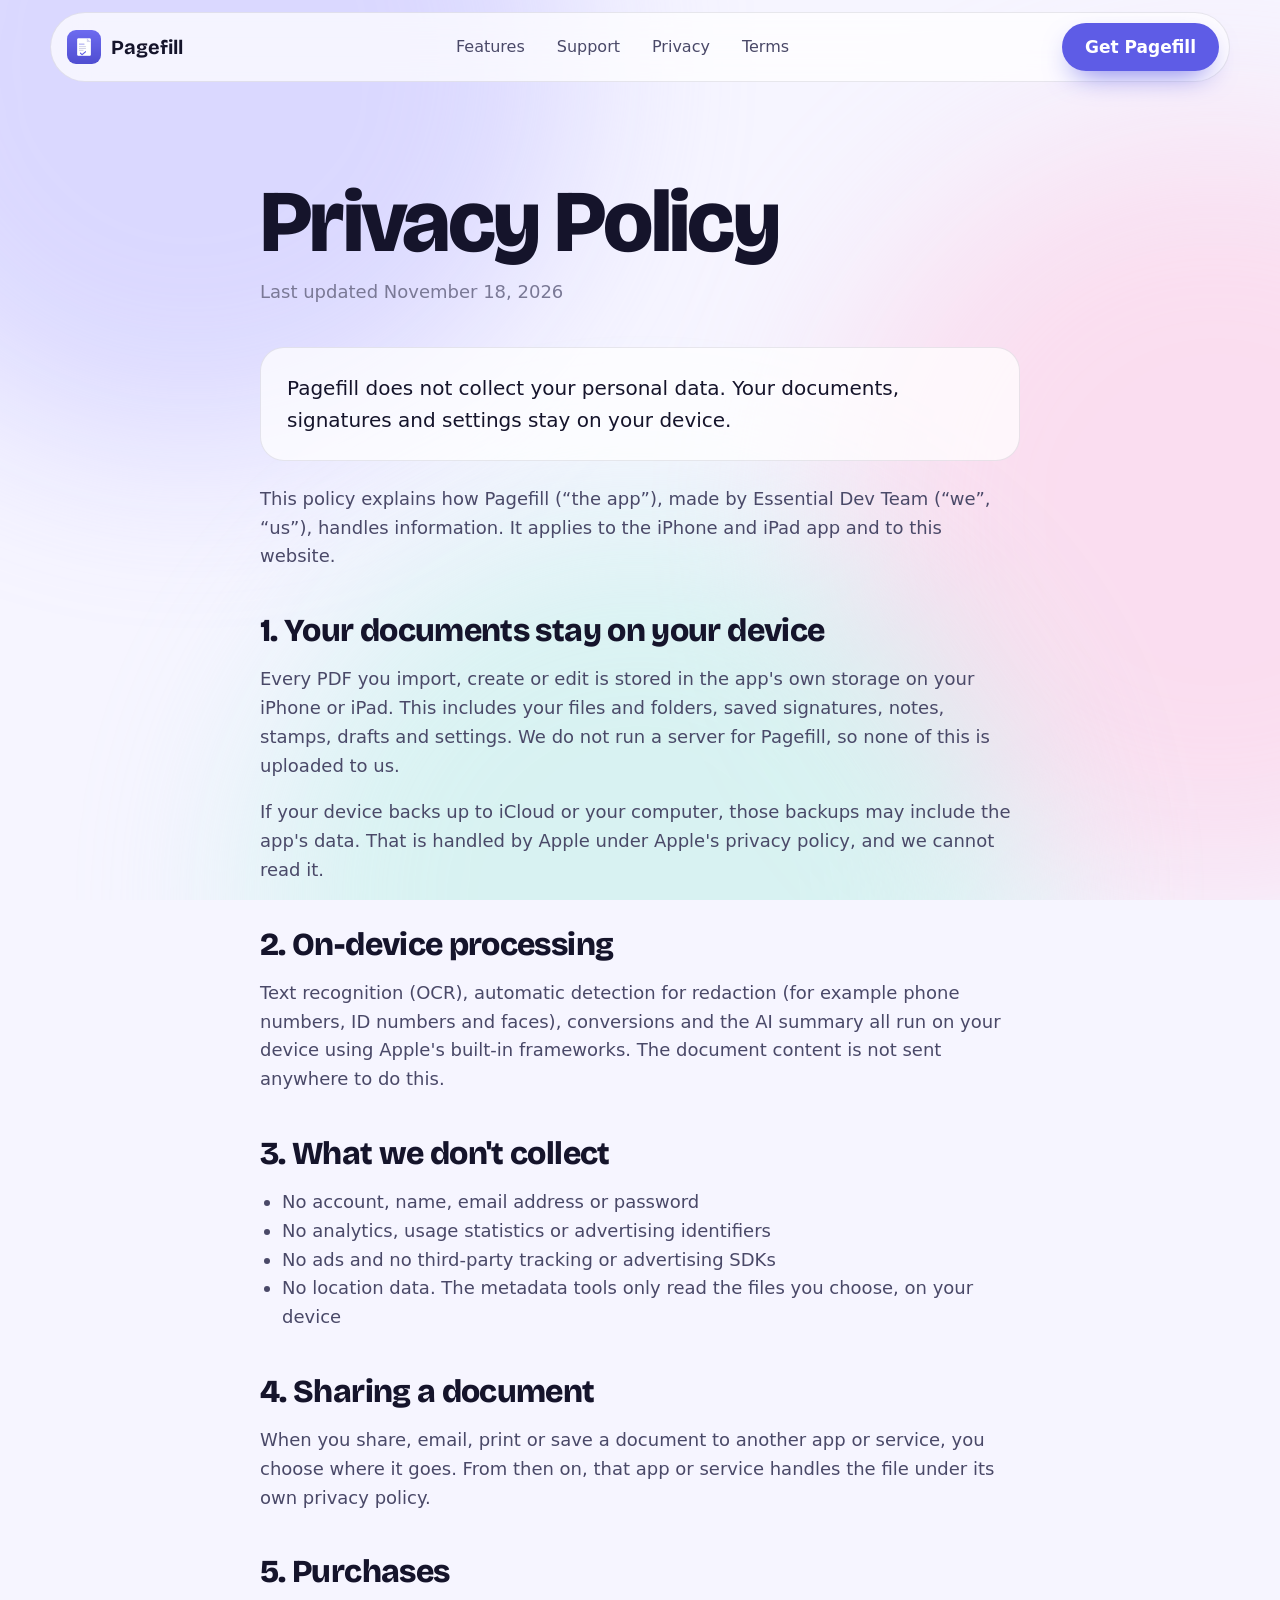
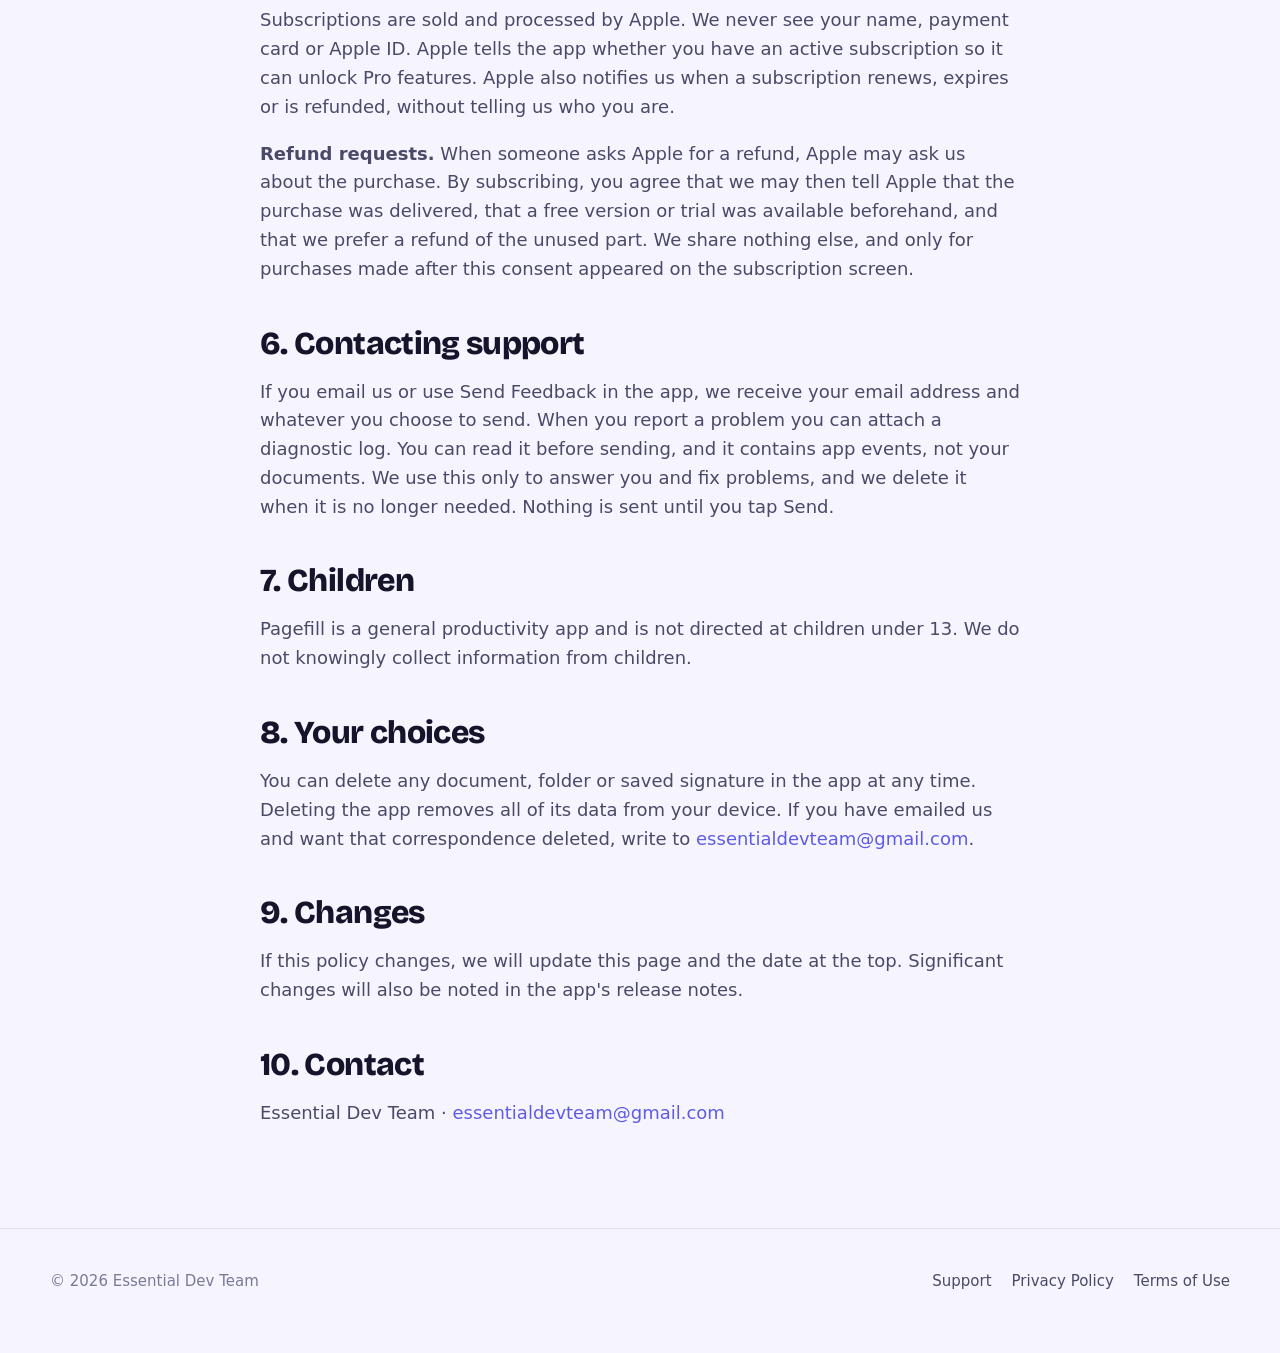
==== privacy.html @ 21ad703c "Pagefill website: landing page, privacy, terms, support Co-Authored-By: Claude Opus 5.5 <noreply@ant" ====
<!doctype html>
<html lang="en">
<head>
<meta charset="utf-8">
<meta name="viewport" content="width=device-width, initial-scale=1, viewport-fit=cover">
<title>Privacy Policy · Pagefill</title>
<meta name="description" content="How Pagefill handles your information. Your documents stay on your device.">
<link rel="icon" href="assets/favicon.png">
<link rel="apple-touch-icon" href="assets/apple-touch-icon.png">
<link rel="preconnect" href="https://fonts.googleapis.com">
<link rel="preconnect" href="https://fonts.gstatic.com" crossorigin>
<link href="https://fonts.googleapis.com/css2?family=Bricolage+Grotesque:opsz,wght@12..96,600;12..96,700;12..96,800&display=swap" rel="stylesheet">
<link rel="stylesheet" href="styles.css">
</head>
<body>
<a class="skip" href="#main">Skip to content</a>
<div class="aurora" aria-hidden="true"><span></span><span></span><span></span></div>
<header class="nav" id="nav">
  <a class="brand" href="./"><img src="assets/icon.png" alt="" width="34" height="34">Pagefill</a>
  <nav class="nav-links" aria-label="Main">
    <a href="./#features">Features</a>
    <a href="support.html">Support</a>
    <a href="privacy.html">Privacy</a>
    <a href="terms.html">Terms</a>
  </nav>
  <a class="btn btn-primary" href="./#get">Get Pagefill</a>
</header>
<main id="main" class="wrap doc">
<h1>Privacy Policy</h1>
<p class="updated">Last updated November 18, 2026</p>
<div class="card"><p>Pagefill does not collect your personal data. Your documents, signatures and settings stay on your device.</p></div>
<p>This policy explains how Pagefill (“the app”), made by Essential Dev Team (“we”, “us”), handles information. It applies to the iPhone and iPad app and to this website.</p>

<h2>1. Your documents stay on your device</h2>
<p>Every PDF you import, create or edit is stored in the app's own storage on your iPhone or iPad. This includes your files and folders, saved signatures, notes, stamps, drafts and settings. We do not run a server for Pagefill, so none of this is uploaded to us.</p>
<p>If your device backs up to iCloud or your computer, those backups may include the app's data. That is handled by Apple under Apple's privacy policy, and we cannot read it.</p>

<h2>2. On-device processing</h2>
<p>Text recognition (OCR), automatic detection for redaction (for example phone numbers, ID numbers and faces), conversions and the AI summary all run on your device using Apple's built-in frameworks. The document content is not sent anywhere to do this.</p>

<h2>3. What we don't collect</h2>
<ul>
  <li>No account, name, email address or password</li>
  <li>No analytics, usage statistics or advertising identifiers</li>
  <li>No ads and no third-party tracking or advertising SDKs</li>
  <li>No location data. The metadata tools only read the files you choose, on your device</li>
</ul>

<h2>4. Sharing a document</h2>
<p>When you share, email, print or save a document to another app or service, you choose where it goes. From then on, that app or service handles the file under its own privacy policy.</p>

<h2>5. Purchases</h2>
<p>Subscriptions are sold and processed by Apple. We never see your name, payment card or Apple ID. Apple tells the app whether you have an active subscription so it can unlock Pro features. Apple also notifies us when a subscription renews, expires or is refunded, without telling us who you are.</p>
<p><strong>Refund requests.</strong> When someone asks Apple for a refund, Apple may ask us about the purchase. By subscribing, you agree that we may then tell Apple that the purchase was delivered, that a free version or trial was available beforehand, and that we prefer a refund of the unused part. We share nothing else, and only for purchases made after this consent appeared on the subscription screen.</p>

<h2>6. Contacting support</h2>
<p>If you email us or use Send Feedback in the app, we receive your email address and whatever you choose to send. When you report a problem you can attach a diagnostic log. You can read it before sending, and it contains app events, not your documents. We use this only to answer you and fix problems, and we delete it when it is no longer needed. Nothing is sent until you tap Send.</p>

<h2>7. Children</h2>
<p>Pagefill is a general productivity app and is not directed at children under 13. We do not knowingly collect information from children.</p>

<h2>8. Your choices</h2>
<p>You can delete any document, folder or saved signature in the app at any time. Deleting the app removes all of its data from your device. If you have emailed us and want that correspondence deleted, write to <a href="mailto:essentialdevteam@gmail.com">essentialdevteam@gmail.com</a>.</p>

<h2>9. Changes</h2>
<p>If this policy changes, we will update this page and the date at the top. Significant changes will also be noted in the app's release notes.</p>

<h2>10. Contact</h2>
<p>Essential Dev Team · <a href="mailto:essentialdevteam@gmail.com">essentialdevteam@gmail.com</a></p>
</main>
<footer>
  <div class="wrap foot">
    <span>© <span id="year">2026</span> Essential Dev Team</span>
    <nav aria-label="Legal">
      <a href="support.html">Support</a>
      <a href="privacy.html">Privacy Policy</a>
      <a href="terms.html">Terms of Use</a>
    </nav>
  </div>
</footer>
<script src="script.js" defer></script>
</body>
</html>
---- styles.css ----
/* Pagefill — site styles. Tokens first, light + dark. */
:root {
  --bg: #f6f5ff;
  --bg-2: #ffffff;
  --ink: #15142b;
  --ink-2: #4a4968;
  --ink-3: #7a7996;
  --line: rgba(21, 20, 43, .09);
  --card: rgba(255, 255, 255, .72);
  --card-solid: #ffffff;
  --accent: #5e5ce6;
  --accent-ink: #ffffff;
  --accent-soft: #e9e8ff;
  --pink: #ff7eb6;
  --mint: #4fd1b5;
  --amber: #ffb547;
  --coral: #ff6b5b;
  --shadow: 0 30px 80px -30px rgba(52, 46, 140, .35), 0 8px 24px -12px rgba(52, 46, 140, .18);
  --radius: 28px;
  --wrap: 1180px;
  --display: "Bricolage Grotesque", ui-rounded, "SF Pro Rounded", system-ui, sans-serif;
  --body: -apple-system, BlinkMacSystemFont, "SF Pro Text", "Inter", system-ui, sans-serif;
  color-scheme: light;
}
@media (prefers-color-scheme: dark) {
  :root {
    --bg: #0f0e1c;
    --bg-2: #17162a;
    --ink: #f4f3ff;
    --ink-2: #c3c2e0;
    --ink-3: #8f8eb0;
    --line: rgba(255, 255, 255, .09);
    --card: rgba(32, 30, 58, .66);
    --card-solid: #1d1c33;
    --accent: #8583ff;
    --accent-ink: #0f0e1c;
    --accent-soft: #26244d;
    --shadow: 0 30px 80px -30px rgba(0, 0, 0, .7), 0 8px 24px -12px rgba(0, 0, 0, .5);
    color-scheme: dark;
  }
}

* { box-sizing: border-box; }
html { scroll-behavior: smooth; -webkit-text-size-adjust: 100%; }
body {
  margin: 0;
  background: var(--bg);
  color: var(--ink);
  font: 400 18px/1.6 var(--body);
  overflow-x: hidden;
  -webkit-font-smoothing: antialiased;
}
img { max-width: 100%; display: block; }
a { color: var(--accent); text-decoration: none; }
a:hover { text-decoration: underline; text-underline-offset: 3px; }
.wrap { width: min(var(--wrap), 100% - 32px); margin-inline: auto; }
.skip { position: absolute; left: -999px; }
.skip:focus { left: 16px; top: 16px; z-index: 99; background: var(--card-solid); padding: 8px 14px; border-radius: 12px; }
:focus-visible { outline: 3px solid var(--accent); outline-offset: 3px; border-radius: 8px; }

/* Ambient background blobs */
.aurora { position: fixed; inset: 0; z-index: -1; pointer-events: none; overflow: hidden; }
.aurora span {
  position: absolute; width: 60vmax; height: 60vmax; border-radius: 50%;
  filter: blur(90px); opacity: .45; animation: drift 26s ease-in-out infinite alternate;
}
.aurora span:nth-child(1) { background: #b9b6ff; top: -25vmax; left: -15vmax; }
.aurora span:nth-child(2) { background: #ffc2dd; top: 10vmax; right: -25vmax; animation-delay: -8s; }
.aurora span:nth-child(3) { background: #b4f0e2; bottom: -30vmax; left: 20vmax; animation-delay: -16s; }
@media (prefers-color-scheme: dark) { .aurora span { opacity: .18; } }
@keyframes drift { to { transform: translate(6vmax, 4vmax) scale(1.12); } }

/* Nav */
.nav {
  position: sticky; top: 12px; z-index: 50;
  margin: 12px auto 0; width: min(var(--wrap), 100% - 24px);
  display: flex; align-items: center; justify-content: space-between; gap: 12px;
  padding: 10px 10px 10px 16px; border-radius: 999px;
  background: var(--card); border: 1px solid var(--line);
  backdrop-filter: blur(20px) saturate(1.6); -webkit-backdrop-filter: blur(20px) saturate(1.6);
  transition: box-shadow .3s;
}
.nav.scrolled { box-shadow: var(--shadow); }
.brand { display: flex; align-items: center; gap: 10px; color: var(--ink); font: 700 20px/1 var(--display); }
.brand:hover { text-decoration: none; }
.brand img { width: 34px; height: 34px; border-radius: 9px; }
.nav-links { display: flex; gap: 4px; }
.nav-links a { color: var(--ink-2); font-weight: 500; font-size: 16px; padding: 10px 14px; border-radius: 999px; }
.nav-links a:hover { background: var(--accent-soft); color: var(--ink); text-decoration: none; }
@media (max-width: 760px) { .nav-links { display: none; } }

/* Buttons */
.btn {
  display: inline-flex; align-items: center; justify-content: center; gap: 10px;
  min-height: 48px; padding: 12px 22px; border-radius: 999px;
  font: 600 17px/1 var(--body); border: 1px solid transparent; cursor: pointer;
  transition: transform .2s cubic-bezier(.2,.8,.2,1), box-shadow .2s, background .2s;
}
.btn:hover { text-decoration: none; transform: translateY(-2px); }
.btn:active { transform: scale(.97); }
.btn-primary { background: var(--accent); color: var(--accent-ink); box-shadow: 0 12px 30px -12px var(--accent); }
.btn-ghost { background: var(--card); color: var(--ink); border-color: var(--line); }
.btn svg { width: 20px; height: 20px; }

/* Hero */
.hero { padding: clamp(56px, 10vw, 120px) 0 40px; display: grid; grid-template-columns: 1.1fr .9fr; gap: 40px; align-items: center; }
@media (max-width: 900px) { .hero { grid-template-columns: 1fr; text-align: center; } }
.eyebrow {
  display: inline-flex; align-items: center; gap: 8px; padding: 8px 14px; border-radius: 999px;
  background: var(--card); border: 1px solid var(--line); color: var(--ink-2); font-size: 15px; font-weight: 600;
}
.eyebrow i { width: 8px; height: 8px; border-radius: 50%; background: var(--mint); box-shadow: 0 0 0 4px color-mix(in srgb, var(--mint) 25%, transparent); }
h1, h2, h3 { font-family: var(--display); letter-spacing: -.03em; line-height: 1; margin: 0; }
h1 { font-size: clamp(54px, 9vw, 120px); font-weight: 800; margin: 22px 0 22px; }
h1 .ink { position: relative; display: inline-block; color: var(--accent); }
h2 { font-size: clamp(40px, 6.4vw, 84px); font-weight: 800; }
h3 { font-size: clamp(34px, 4.4vw, 56px); font-weight: 800; letter-spacing: -.03em; line-height: 1.02; }
.lead { font-size: clamp(20px, 2.2vw, 25px); line-height: 1.45; color: var(--ink-2); max-width: 34ch; margin: 0 0 32px; }
@media (max-width: 900px) { .lead { margin-inline: auto; } }
.cta-row { display: flex; gap: 12px; flex-wrap: wrap; }
@media (max-width: 900px) { .cta-row { justify-content: center; } }
.fine { margin-top: 16px; color: var(--ink-3); font-size: 15px; }

/* Signature underline that draws itself */
.sig { position: absolute; left: -2%; bottom: -.18em; width: 104%; height: .4em; overflow: visible; }
.sig path { fill: none; stroke: var(--pink); stroke-width: 7; stroke-linecap: round; stroke-dasharray: 1; stroke-dashoffset: 1; animation: draw 1.4s .6s cubic-bezier(.6,0,.2,1) forwards; }
@keyframes draw { to { stroke-dashoffset: 0; } }

/* Phone */
.phone-stage { position: relative; display: grid; place-items: center; min-height: 560px; }
.phone {
  position: relative; width: min(320px, 78vw); aspect-ratio: 1206 / 2622;
  border-radius: 54px; padding: 10px; background: #0d0c18;
  box-shadow: var(--shadow), inset 0 0 0 2px #2c2a44;
}
.phone img { width: 100%; height: 100%; object-fit: cover; border-radius: 44px; }
.hero .phone { animation: float 7s ease-in-out infinite; }
@keyframes float { 50% { transform: translateY(-14px) rotate(-1deg); } }

.chip {
  position: absolute; z-index: 3; display: flex; align-items: center; gap: 10px;
  padding: 12px 16px; border-radius: 20px; font-weight: 600; font-size: 15px; color: var(--ink);
  background: var(--card); border: 1px solid var(--line); box-shadow: var(--shadow);
  backdrop-filter: blur(18px) saturate(1.5); -webkit-backdrop-filter: blur(18px) saturate(1.5);
  animation: bob 6s ease-in-out infinite;
}
.chip b { display: grid; place-items: center; width: 30px; height: 30px; border-radius: 10px; color: #fff; font-size: 16px; }
.chip.c1 { top: 14%; left: -2%; }
.chip.c2 { top: 46%; right: -4%; animation-delay: -2s; }
.chip.c3 { bottom: 10%; left: 4%; animation-delay: -4s; }
@keyframes bob { 50% { transform: translateY(-10px); } }
@media (max-width: 520px) { .chip.c1 { left: 0; } .chip.c2 { right: 0; } }

/* Marquee */
.marquee { margin: 40px 0 0; padding: 22px 0; border-block: 1px solid var(--line); overflow: hidden; mask-image: linear-gradient(90deg, transparent, #000 10%, #000 90%, transparent); }
.marquee-track { display: flex; gap: 14px; width: max-content; animation: scroll 40s linear infinite; }
.marquee:hover .marquee-track { animation-play-state: paused; }
.pill { white-space: nowrap; padding: 10px 18px; border-radius: 999px; background: var(--card); border: 1px solid var(--line); font-weight: 600; color: var(--ink-2); font-size: 16px; }
.pill::before { content: "●"; margin-right: 8px; color: var(--c, var(--accent)); font-size: 11px; vertical-align: 2px; }
@keyframes scroll { to { transform: translateX(-50%); } }

/* Sections */
section { padding: clamp(80px, 12vw, 150px) 0 0; }
.section-head { max-width: 860px; margin-bottom: 56px; }
.section-head p { font-size: clamp(19px, 2vw, 23px); color: var(--ink-2); margin: 20px 0 0; max-width: 46ch; }
.kicker { display: block; font: 700 14px/1 var(--body); letter-spacing: .14em; text-transform: uppercase; color: var(--accent); margin-bottom: 18px; }

/* Feature rows */
.feature { display: grid; grid-template-columns: 1fr 1fr; gap: clamp(32px, 6vw, 90px); align-items: center; padding: 40px 0; }
.feature + .feature { border-top: 1px solid var(--line); }
.feature.flip .feature-media { order: -1; }
@media (max-width: 900px) { .feature { grid-template-columns: 1fr; } .feature.flip .feature-media { order: 0; } }
.feature-text p { font-size: 20px; color: var(--ink-2); margin: 18px 0 0; max-width: 40ch; }
.feature-text ul { list-style: none; padding: 0; margin: 26px 0 0; display: grid; gap: 12px; }
.feature-text li { display: flex; gap: 12px; align-items: flex-start; font-size: 18px; color: var(--ink); }
.feature-text li::before { content: ""; flex: none; width: 22px; height: 22px; margin-top: 3px; border-radius: 7px; background: var(--accent-soft) url("data:image/svg+xml,%3Csvg xmlns='http://www.w3.org/2000/svg' viewBox='0 0 24 24' fill='none' stroke='%235e5ce6' stroke-width='3' stroke-linecap='round' stroke-linejoin='round'%3E%3Cpath d='M5 12.5l4.5 4.5L19 7.5'/%3E%3C/svg%3E") center/14px no-repeat; }
.feature-media { position: relative; display: grid; place-items: center; padding: 40px 0; }
.feature-media::before { content: ""; position: absolute; inset: 6% 8%; border-radius: 48px; background: var(--tint, var(--accent-soft)); opacity: .9; z-index: -1; transform: rotate(-3deg); }
.feature-media .phone { width: min(300px, 72vw); }
.tilt-l .phone { transform: rotate(-4deg); }
.tilt-r .phone { transform: rotate(4deg); }

/* Stats */
.stats { display: grid; grid-template-columns: repeat(3, 1fr); gap: 16px; }
@media (max-width: 760px) { .stats { grid-template-columns: 1fr; } }
.stat { padding: 34px 30px; border-radius: var(--radius); background: var(--card); border: 1px solid var(--line); }
.stat strong { display: block; font: 800 clamp(64px, 9vw, 108px)/1 var(--display); letter-spacing: -.04em; color: var(--accent); }
.stat span { display: block; margin-top: 10px; font-size: 19px; color: var(--ink-2); }

/* Tools grid */
.tools { display: grid; grid-template-columns: repeat(4, 1fr); gap: 14px; }
@media (max-width: 1000px) { .tools { grid-template-columns: repeat(2, 1fr); } }
@media (max-width: 520px) { .tools { grid-template-columns: 1fr; } }
.tool {
  padding: 24px; border-radius: 24px; background: var(--card); border: 1px solid var(--line);
  transition: transform .3s cubic-bezier(.2,.8,.2,1), box-shadow .3s;
}
.tool:hover { transform: translateY(-6px); box-shadow: var(--shadow); }
.tool .ic { width: 48px; height: 48px; border-radius: 15px; display: grid; place-items: center; background: color-mix(in srgb, var(--c) 18%, transparent); color: var(--c); margin-bottom: 18px; }
.tool .ic svg { width: 24px; height: 24px; }
.tool h4 { margin: 0; font: 700 21px/1.2 var(--display); letter-spacing: -.01em; }
.tool p { margin: 8px 0 0; color: var(--ink-2); font-size: 16px; line-height: 1.5; }

/* Privacy band */
.band {
  position: relative; overflow: hidden; border-radius: 44px; padding: clamp(48px, 8vw, 100px) clamp(24px, 6vw, 80px);
  background: #15142b; color: #f4f3ff;
}
.band h2 { color: #fff; max-width: 14ch; }
.band p { color: #c3c2e0; font-size: clamp(19px, 2vw, 23px); max-width: 44ch; margin: 24px 0 0; }
.band .orb { position: absolute; right: -120px; top: -120px; width: 460px; height: 460px; border-radius: 50%; background: radial-gradient(circle at 30% 30%, #8583ff, #5e5ce6 45%, transparent 70%); opacity: .55; filter: blur(10px); animation: drift 18s ease-in-out infinite alternate; }
.promises { position: relative; display: grid; grid-template-columns: repeat(3, 1fr); gap: 14px; margin-top: 48px; }
@media (max-width: 760px) { .promises { grid-template-columns: 1fr; } }
.promise { padding: 22px; border-radius: 22px; background: rgba(255,255,255,.06); border: 1px solid rgba(255,255,255,.1); }
.promise strong { display: block; font: 700 22px/1.2 var(--display); color: #fff; }
.promise span { display: block; margin-top: 6px; color: #c3c2e0; font-size: 16px; }

/* Template categories */
.cats { display: flex; flex-wrap: wrap; gap: 12px; }
.cat { padding: 14px 22px; border-radius: 999px; background: var(--card); border: 1px solid var(--line); font: 600 19px/1 var(--display); }
.cat em { font-style: normal; color: var(--ink-3); font-weight: 500; margin-left: 6px; }

/* FAQ */
.faq { display: grid; gap: 12px; max-width: 860px; }
.faq details { border-radius: 22px; background: var(--card); border: 1px solid var(--line); padding: 4px 24px; }
.faq summary { cursor: pointer; list-style: none; display: flex; justify-content: space-between; align-items: center; gap: 16px; padding: 18px 0; font: 700 21px/1.3 var(--display); letter-spacing: -.01em; }
.faq summary::-webkit-details-marker { display: none; }
.faq summary::after { content: "+"; font: 400 30px/1 var(--body); color: var(--accent); transition: transform .3s; }
.faq details[open] summary::after { transform: rotate(45deg); }
.faq details p { margin: 0 0 20px; color: var(--ink-2); font-size: 18px; }

/* Final CTA */
.final { text-align: center; padding-bottom: 40px; }
.final img { width: 104px; height: 104px; border-radius: 24px; margin: 0 auto 28px; box-shadow: var(--shadow); }
.final h2 { max-width: 14ch; margin-inline: auto; }
.final p { color: var(--ink-2); font-size: 22px; margin: 22px auto 32px; max-width: 36ch; }
.store-badge { display: inline-flex; align-items: center; gap: 12px; padding: 12px 24px; border-radius: 18px; background: var(--ink); color: var(--bg); font-weight: 600; }
.store-badge svg { width: 26px; height: 26px; fill: currentColor; }
.store-badge small { display: block; font-size: 12px; font-weight: 500; opacity: .8; }
.store-badge span { font: 700 20px/1.1 var(--display); text-align: left; }

/* Footer */
footer { margin-top: 100px; padding: 40px 0 60px; border-top: 1px solid var(--line); color: var(--ink-3); font-size: 15px; }
.foot { display: flex; justify-content: space-between; align-items: center; gap: 20px; flex-wrap: wrap; }
.foot nav { display: flex; gap: 20px; flex-wrap: wrap; }
.foot nav a { color: var(--ink-2); font-weight: 500; }

/* Reveal on scroll */
.reveal { opacity: 0; transform: translateY(40px); transition: opacity .9s cubic-bezier(.2,.8,.2,1), transform .9s cubic-bezier(.2,.8,.2,1); transition-delay: var(--d, 0s); }
.reveal.in { opacity: 1; transform: none; }

/* Legal / support pages */
.doc { max-width: 760px; padding: clamp(48px, 8vw, 96px) 0 0; }
.doc h1 { font-size: clamp(48px, 8vw, 88px); margin: 0 0 12px; }
.doc .updated { color: var(--ink-3); margin: 0 0 40px; }
.doc h2 { font-size: clamp(26px, 3vw, 32px); margin: 44px 0 12px; letter-spacing: -.02em; }
.doc p, .doc li { color: var(--ink-2); font-size: 18px; }
.doc ul { padding-left: 22px; }
.doc .card { padding: 24px 26px; border-radius: 24px; background: var(--card); border: 1px solid var(--line); margin: 24px 0; }
.doc .card p { margin: 0; color: var(--ink); font-size: 20px; }

@media (prefers-reduced-motion: reduce) {
  *, *::before, *::after { animation: none !important; transition: none !important; }
  .reveal { opacity: 1; transform: none; }
  .sig path { stroke-dashoffset: 0; }
  html { scroll-behavior: auto; }
}
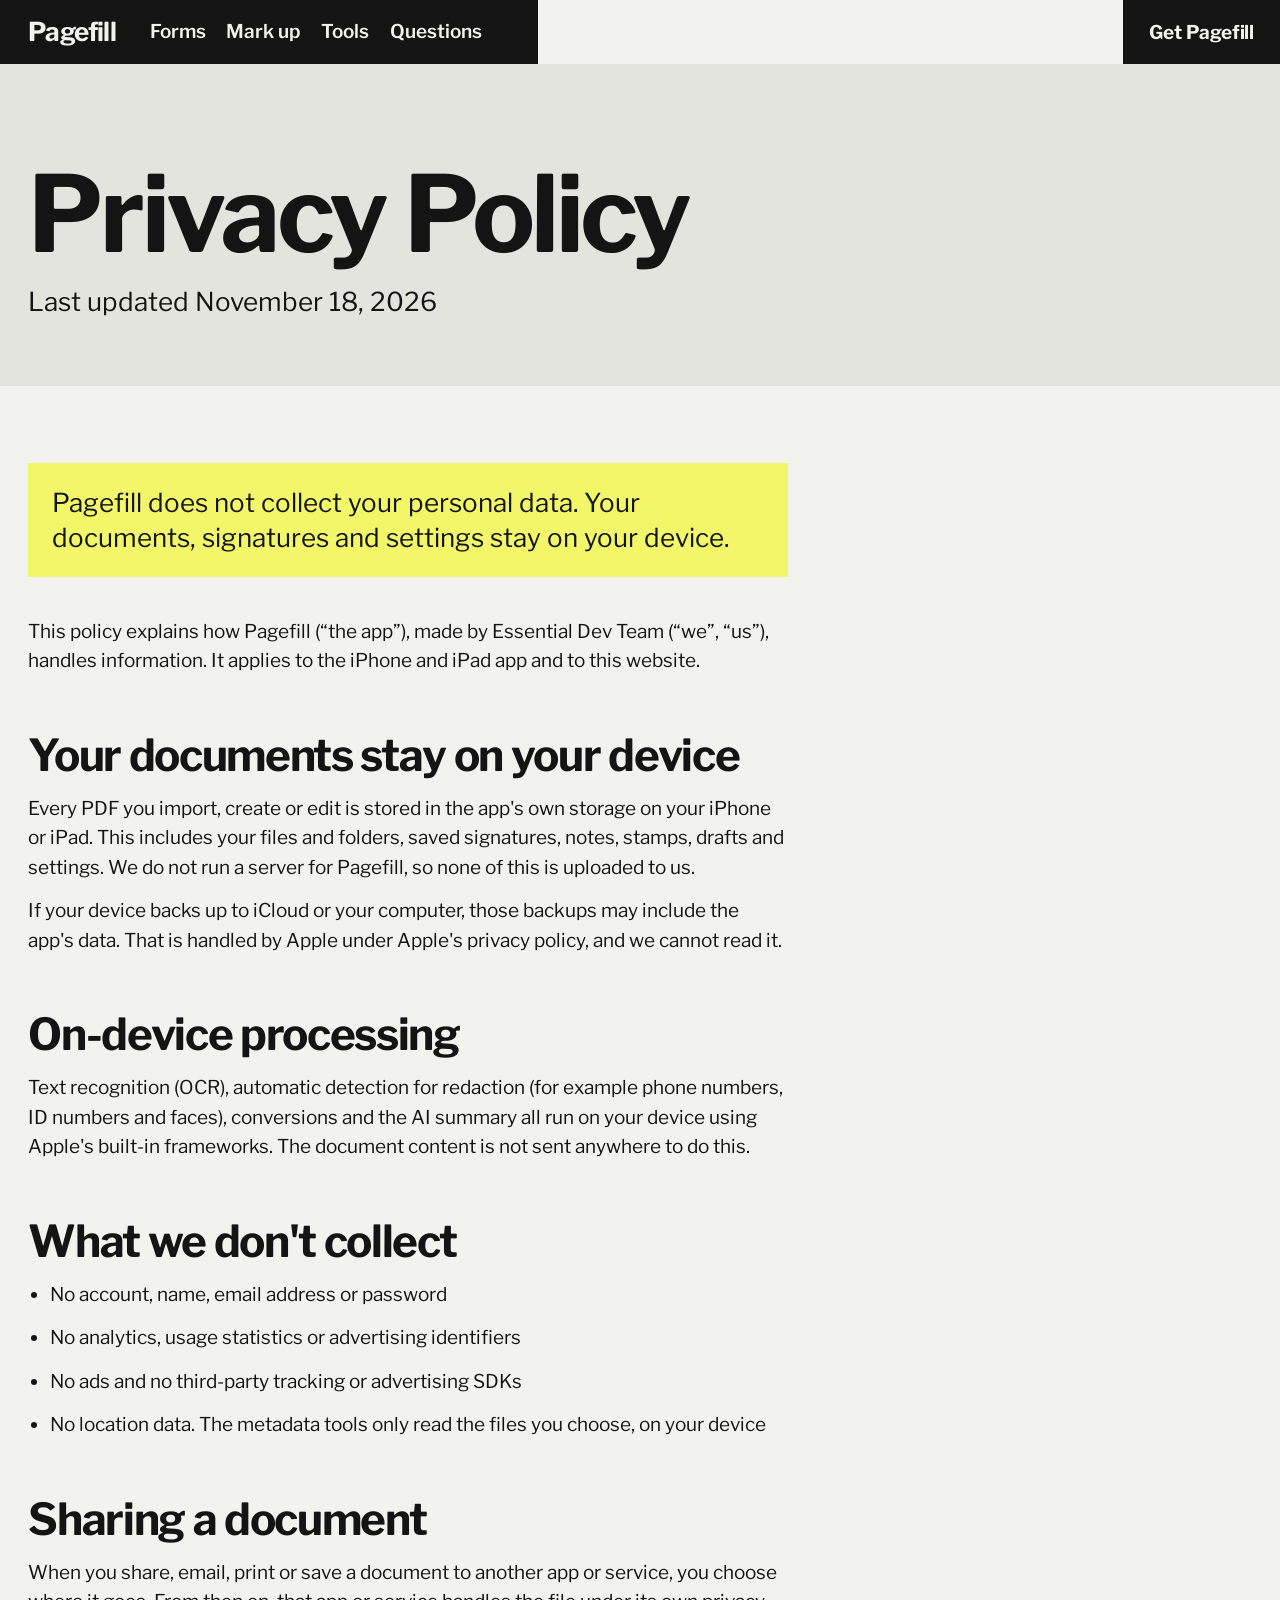
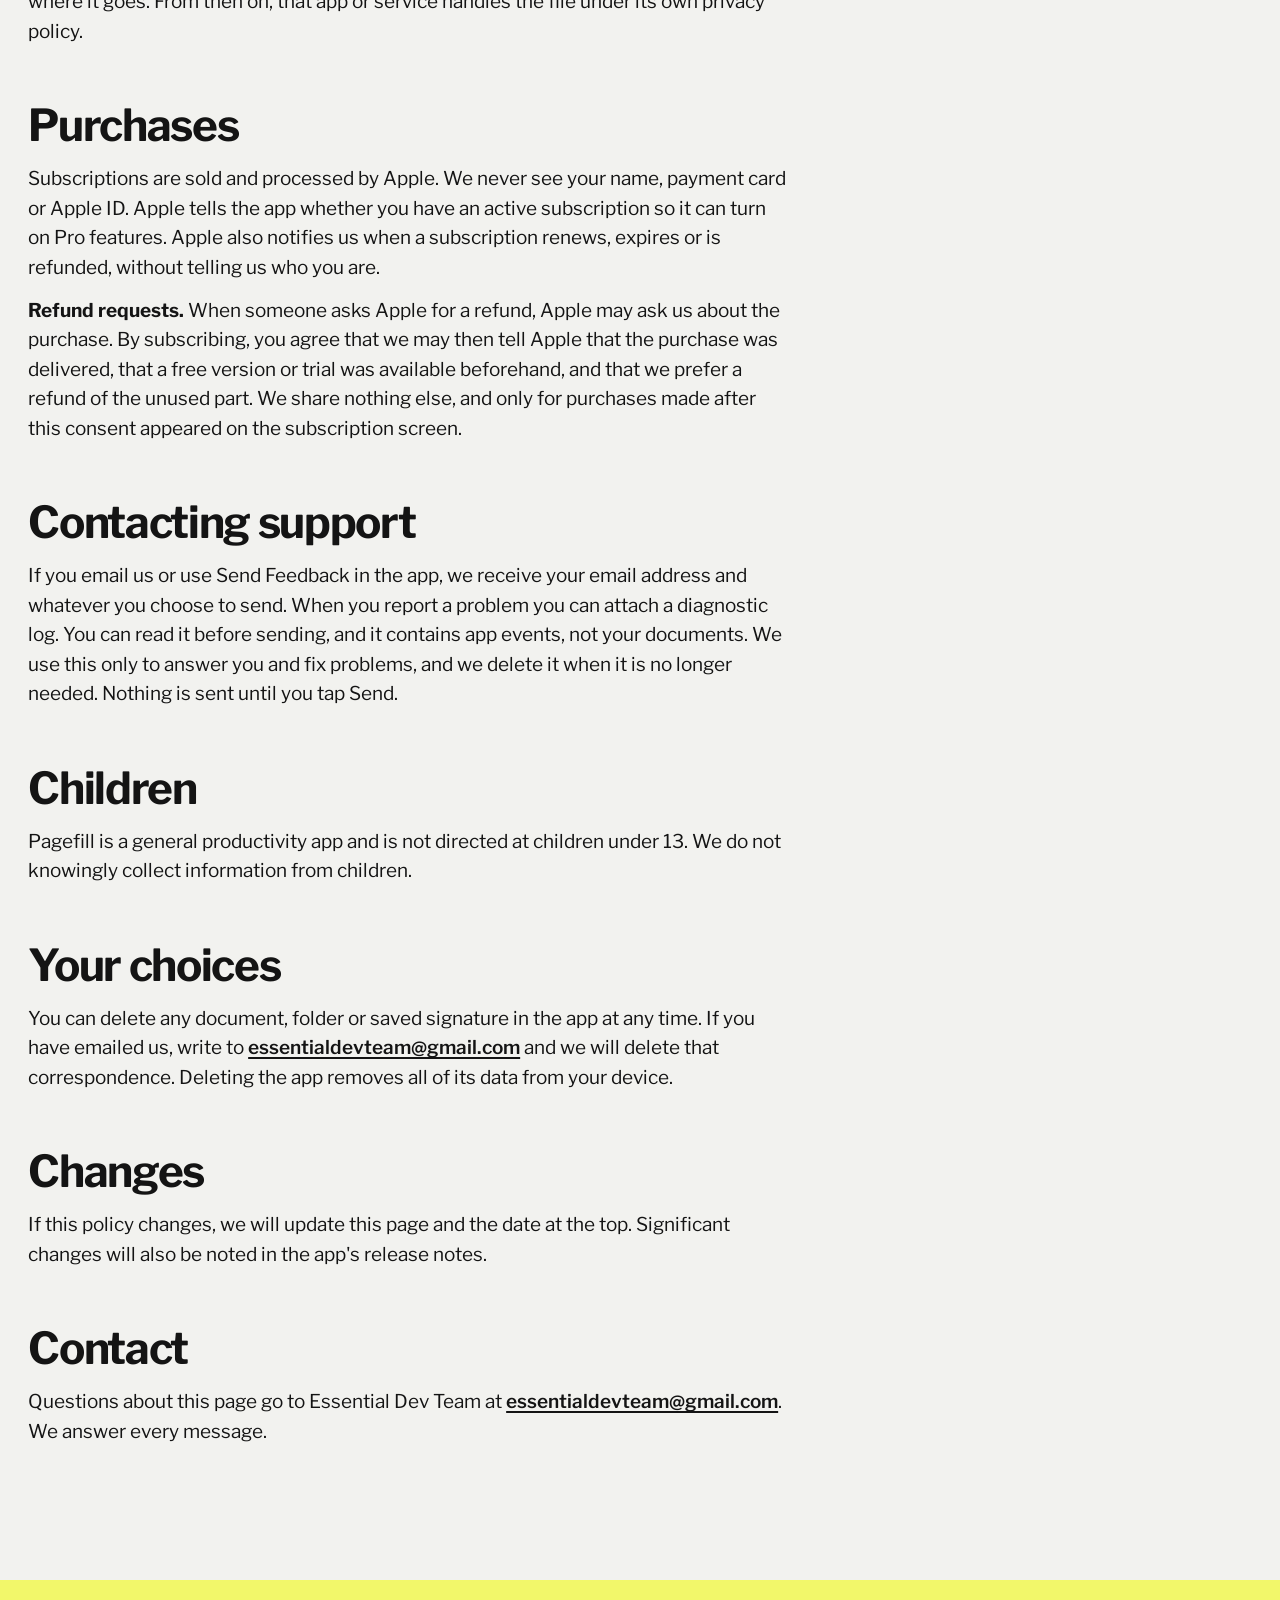
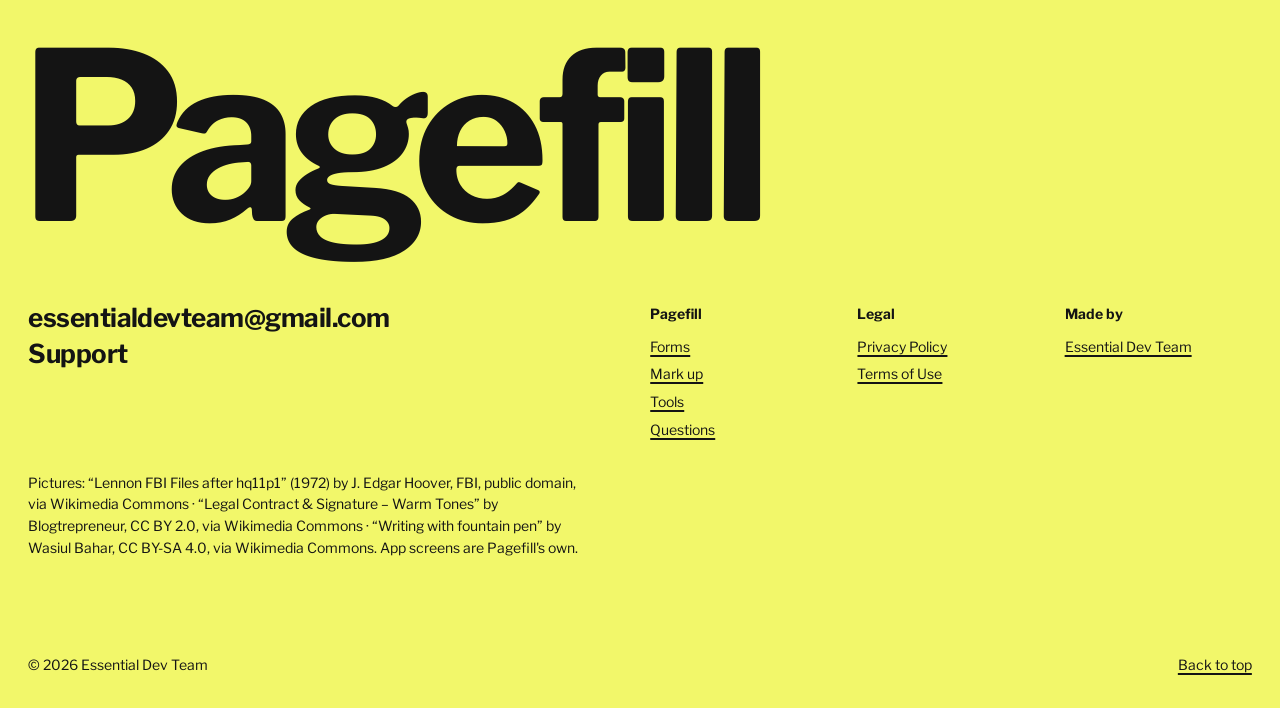
==== commit 0984b7e3: "Redesign: colour chapters in the app's own pen colours Hero mosaic with the signing clip, a form you" ====
--- a/privacy.html
+++ b/privacy.html
@@ -2,43 +2,53 @@
 <html lang="en">
 <head>
 <meta charset="utf-8">
+<meta name="format-detection" content="telephone=no">
 <meta name="viewport" content="width=device-width, initial-scale=1, viewport-fit=cover">
 <title>Privacy Policy · Pagefill</title>
 <meta name="description" content="How Pagefill handles your information. Your documents stay on your device.">
+<meta name="theme-color" content="#141414">
+<meta property="og:title" content="Pagefill: Fill it. Sign it.">
+<meta property="og:description" content="Fill in, sign, mark up and redact PDFs on iPhone. Nothing is uploaded, ever.">
+<meta property="og:image" content="assets/editor.webp">
+<meta property="og:type" content="website">
 <link rel="icon" href="assets/favicon.png">
 <link rel="apple-touch-icon" href="assets/apple-touch-icon.png">
 <link rel="preconnect" href="https://fonts.googleapis.com">
 <link rel="preconnect" href="https://fonts.gstatic.com" crossorigin>
-<link href="https://fonts.googleapis.com/css2?family=Bricolage+Grotesque:opsz,wght@12..96,600;12..96,700;12..96,800&display=swap" rel="stylesheet">
+<link href="https://fonts.googleapis.com/css2?family=Libre+Franklin:wght@400;600;700&family=Source+Serif+4:ital,wght@0,400;0,600;1,400&display=swap" rel="stylesheet">
 <link rel="stylesheet" href="styles.css">
+<script>document.documentElement.classList.add('js');setTimeout(function(){if(!window.pfReady)document.documentElement.classList.remove('js')},3000)</script>
 </head>
-<body>
+<body class="doc-page">
 <a class="skip" href="#main">Skip to content</a>
-<div class="aurora" aria-hidden="true"><span></span><span></span><span></span></div>
-<header class="nav" id="nav">
-  <a class="brand" href="./"><img src="assets/icon.png" alt="" width="34" height="34">Pagefill</a>
-  <nav class="nav-links" aria-label="Main">
-    <a href="./#features">Features</a>
-    <a href="support.html">Support</a>
-    <a href="privacy.html">Privacy</a>
-    <a href="terms.html">Terms</a>
-  </nav>
-  <a class="btn btn-primary" href="./#get">Get Pagefill</a>
+
+<header class="top">
+  <div class="bar">
+    <a class="word" href="./">Pagefill</a>
+    <nav aria-label="Main">
+      <a href="./#forms">Forms</a>
+      <a href="./#markup">Mark up</a>
+      <a href="./#tools">Tools</a>
+      <a href="./#questions">Questions</a>
+    </nav>
+  </div>
+  <a class="btn" href="./#get">Get Pagefill</a>
 </header>
-<main id="main" class="wrap doc">
-<h1>Privacy Policy</h1>
-<p class="updated">Last updated November 18, 2026</p>
-<div class="card"><p>Pagefill does not collect your personal data. Your documents, signatures and settings stay on your device.</p></div>
+
+<main id="main">
+<section class="doc-hero"><h1>Privacy Policy</h1><p>Last updated November 18, 2026</p></section>
+<div class="doc-body">
+<p class="key">Pagefill does not collect your personal data. Your documents, signatures and settings stay on your device.</p>
 <p>This policy explains how Pagefill (“the app”), made by Essential Dev Team (“we”, “us”), handles information. It applies to the iPhone and iPad app and to this website.</p>
 
-<h2>1. Your documents stay on your device</h2>
+<h2>Your documents stay on your device</h2>
 <p>Every PDF you import, create or edit is stored in the app's own storage on your iPhone or iPad. This includes your files and folders, saved signatures, notes, stamps, drafts and settings. We do not run a server for Pagefill, so none of this is uploaded to us.</p>
 <p>If your device backs up to iCloud or your computer, those backups may include the app's data. That is handled by Apple under Apple's privacy policy, and we cannot read it.</p>
 
-<h2>2. On-device processing</h2>
+<h2>On-device processing</h2>
 <p>Text recognition (OCR), automatic detection for redaction (for example phone numbers, ID numbers and faces), conversions and the AI summary all run on your device using Apple's built-in frameworks. The document content is not sent anywhere to do this.</p>
 
-<h2>3. What we don't collect</h2>
+<h2>What we don't collect</h2>
 <ul>
   <li>No account, name, email address or password</li>
   <li>No analytics, usage statistics or advertising identifiers</li>
@@ -46,37 +56,45 @@
   <li>No location data. The metadata tools only read the files you choose, on your device</li>
 </ul>
 
-<h2>4. Sharing a document</h2>
+<h2>Sharing a document</h2>
 <p>When you share, email, print or save a document to another app or service, you choose where it goes. From then on, that app or service handles the file under its own privacy policy.</p>
 
-<h2>5. Purchases</h2>
-<p>Subscriptions are sold and processed by Apple. We never see your name, payment card or Apple ID. Apple tells the app whether you have an active subscription so it can unlock Pro features. Apple also notifies us when a subscription renews, expires or is refunded, without telling us who you are.</p>
+<h2>Purchases</h2>
+<p>Subscriptions are sold and processed by Apple. We never see your name, payment card or Apple ID. Apple tells the app whether you have an active subscription so it can turn on Pro features. Apple also notifies us when a subscription renews, expires or is refunded, without telling us who you are.</p>
 <p><strong>Refund requests.</strong> When someone asks Apple for a refund, Apple may ask us about the purchase. By subscribing, you agree that we may then tell Apple that the purchase was delivered, that a free version or trial was available beforehand, and that we prefer a refund of the unused part. We share nothing else, and only for purchases made after this consent appeared on the subscription screen.</p>
 
-<h2>6. Contacting support</h2>
+<h2>Contacting support</h2>
 <p>If you email us or use Send Feedback in the app, we receive your email address and whatever you choose to send. When you report a problem you can attach a diagnostic log. You can read it before sending, and it contains app events, not your documents. We use this only to answer you and fix problems, and we delete it when it is no longer needed. Nothing is sent until you tap Send.</p>
 
-<h2>7. Children</h2>
+<h2>Children</h2>
 <p>Pagefill is a general productivity app and is not directed at children under 13. We do not knowingly collect information from children.</p>
 
-<h2>8. Your choices</h2>
-<p>You can delete any document, folder or saved signature in the app at any time. Deleting the app removes all of its data from your device. If you have emailed us and want that correspondence deleted, write to <a href="mailto:essentialdevteam@gmail.com">essentialdevteam@gmail.com</a>.</p>
+<h2>Your choices</h2>
+<p>You can delete any document, folder or saved signature in the app at any time. If you have emailed us, write to <a href="mailto:essentialdevteam@gmail.com">essentialdevteam@gmail.com</a> and we will delete that correspondence. Deleting the app removes all of its data from your device.</p>
 
-<h2>9. Changes</h2>
+<h2>Changes</h2>
 <p>If this policy changes, we will update this page and the date at the top. Significant changes will also be noted in the app's release notes.</p>
 
-<h2>10. Contact</h2>
-<p>Essential Dev Team · <a href="mailto:essentialdevteam@gmail.com">essentialdevteam@gmail.com</a></p>
+<h2>Contact</h2>
+<p>Questions about this page go to Essential Dev Team at <a href="mailto:essentialdevteam@gmail.com">essentialdevteam@gmail.com</a>. We answer every message.</p>
+</div>
 </main>
-<footer>
-  <div class="wrap foot">
-    <span>© <span id="year">2026</span> Essential Dev Team</span>
-    <nav aria-label="Legal">
+
+<footer class="foot">
+  <p class="name" aria-hidden="true">Pagefill</p>
+  <div class="row">
+    <div class="places">
+      <a href="mailto:essentialdevteam@gmail.com">essentialdevteam@gmail.com</a>
       <a href="support.html">Support</a>
-      <a href="privacy.html">Privacy Policy</a>
-      <a href="terms.html">Terms of Use</a>
-    </nav>
+    </div>
+    <div class="cols">
+      <div><p>Pagefill</p><a href="./#forms">Forms</a><a href="./#markup">Mark up</a><a href="./#tools">Tools</a><a href="./#questions">Questions</a></div>
+      <div><p>Legal</p><a href="privacy.html">Privacy Policy</a><a href="terms.html">Terms of Use</a></div>
+      <div><p>Made by</p><a href="https://apps.apple.com/us/developer/dumitru-bumbu/id1868107712">Essential Dev Team</a></div>
+    </div>
   </div>
+  <p class="credits">Pictures: “Lennon FBI Files after hq11p1” (1972) by J. Edgar Hoover, FBI, public domain, via Wikimedia Commons · “Legal Contract &amp; Signature – Warm Tones” by Blogtrepreneur, CC BY 2.0, via Wikimedia Commons · “Writing with fountain pen” by Wasiul Bahar, CC BY-SA 4.0, via Wikimedia Commons. App screens are Pagefill's own.</p>
+  <div class="legal"><span>© <span id="year">2026</span> Essential Dev Team</span><a href="#main">Back to top</a></div>
 </footer>
 <script src="script.js" defer></script>
 </body>
--- a/styles.css
+++ b/styles.css
@@ -1,267 +1,357 @@
-/* Pagefill — site styles. Tokens first, light + dark. */
+/* Pagefill — colour chapters. Every chapter takes one of the app's own pen colours,
+   and the black of its censor bar. One face (Libre Franklin); the documents shown
+   are real interface fragments (data-ui) and keep their own serif and lines. */
+
 :root {
-  --bg: #f6f5ff;
-  --bg-2: #ffffff;
-  --ink: #15142b;
-  --ink-2: #4a4968;
-  --ink-3: #7a7996;
-  --line: rgba(21, 20, 43, .09);
-  --card: rgba(255, 255, 255, .72);
-  --card-solid: #ffffff;
-  --accent: #5e5ce6;
-  --accent-ink: #ffffff;
-  --accent-soft: #e9e8ff;
-  --pink: #ff7eb6;
-  --mint: #4fd1b5;
-  --amber: #ffb547;
-  --coral: #ff6b5b;
-  --shadow: 0 30px 80px -30px rgba(52, 46, 140, .35), 0 8px 24px -12px rgba(52, 46, 140, .18);
-  --radius: 28px;
-  --wrap: 1180px;
-  --display: "Bricolage Grotesque", ui-rounded, "SF Pro Rounded", system-ui, sans-serif;
-  --body: -apple-system, BlinkMacSystemFont, "SF Pro Text", "Inter", system-ui, sans-serif;
+  --paper: #f2f2ef;
+  --surface: #e4e4df;
+  --ink: #141414;
+  --muted: #4a4741;
+  --accent: #141414;
+  --accent-ink: #f2f2ef;
+
+  --pink: #ee87e6;   --pink-2: #e06fd7;
+  --mint: #64e8d0;   --mint-2: #4cd8bf;
+  --yellow: #f2f76a; --yellow-2: #e6eb52; --yellow-3: #fafcb6;
+  --coral: #ff8a72;  --coral-2: #e8664c;
+  --lime: #c5dc66;
+
+  --m: clamp(16px, 2.2vw, 32px);
+  --gap: clamp(12px, 1.6vw, 24px);
+
+  --step-small: 0.875rem;
+  --step-body: clamp(1.0625rem, 1rem + 0.25vw, 1.1875rem);
+  --step-lead: clamp(1.25rem, 1.1rem + 0.7vw, 1.625rem);
+  --step-head: clamp(1.75rem, 1.2rem + 2.2vw, 2.75rem);
+  --step-display: clamp(3.5rem, 1.2rem + 8.4vw, 9.5rem);
+
+  --face: "Libre Franklin", -apple-system, BlinkMacSystemFont, "Helvetica Neue", Arial, sans-serif;
+  --doc: "Source Serif 4", Georgia, "Times New Roman", serif;
+
+  --ease-out: cubic-bezier(.16, 1, .3, 1);
   color-scheme: light;
 }
-@media (prefers-color-scheme: dark) {
-  :root {
-    --bg: #0f0e1c;
-    --bg-2: #17162a;
-    --ink: #f4f3ff;
-    --ink-2: #c3c2e0;
-    --ink-3: #8f8eb0;
-    --line: rgba(255, 255, 255, .09);
-    --card: rgba(32, 30, 58, .66);
-    --card-solid: #1d1c33;
-    --accent: #8583ff;
-    --accent-ink: #0f0e1c;
-    --accent-soft: #26244d;
-    --shadow: 0 30px 80px -30px rgba(0, 0, 0, .7), 0 8px 24px -12px rgba(0, 0, 0, .5);
-    color-scheme: dark;
-  }
-}
 
 * { box-sizing: border-box; }
-html { scroll-behavior: smooth; -webkit-text-size-adjust: 100%; }
+html { -webkit-text-size-adjust: 100%; scroll-behavior: smooth; }
 body {
-  margin: 0;
-  background: var(--bg);
-  color: var(--ink);
-  font: 400 18px/1.6 var(--body);
-  overflow-x: hidden;
-  -webkit-font-smoothing: antialiased;
-}
-img { max-width: 100%; display: block; }
-a { color: var(--accent); text-decoration: none; }
-a:hover { text-decoration: underline; text-underline-offset: 3px; }
-.wrap { width: min(var(--wrap), 100% - 32px); margin-inline: auto; }
-.skip { position: absolute; left: -999px; }
-.skip:focus { left: 16px; top: 16px; z-index: 99; background: var(--card-solid); padding: 8px 14px; border-radius: 12px; }
-:focus-visible { outline: 3px solid var(--accent); outline-offset: 3px; border-radius: 8px; }
-
-/* Ambient background blobs */
-.aurora { position: fixed; inset: 0; z-index: -1; pointer-events: none; overflow: hidden; }
-.aurora span {
-  position: absolute; width: 60vmax; height: 60vmax; border-radius: 50%;
-  filter: blur(90px); opacity: .45; animation: drift 26s ease-in-out infinite alternate;
-}
-.aurora span:nth-child(1) { background: #b9b6ff; top: -25vmax; left: -15vmax; }
-.aurora span:nth-child(2) { background: #ffc2dd; top: 10vmax; right: -25vmax; animation-delay: -8s; }
-.aurora span:nth-child(3) { background: #b4f0e2; bottom: -30vmax; left: 20vmax; animation-delay: -16s; }
-@media (prefers-color-scheme: dark) { .aurora span { opacity: .18; } }
-@keyframes drift { to { transform: translate(6vmax, 4vmax) scale(1.12); } }
-
-/* Nav */
-.nav {
-  position: sticky; top: 12px; z-index: 50;
-  margin: 12px auto 0; width: min(var(--wrap), 100% - 24px);
-  display: flex; align-items: center; justify-content: space-between; gap: 12px;
-  padding: 10px 10px 10px 16px; border-radius: 999px;
-  background: var(--card); border: 1px solid var(--line);
-  backdrop-filter: blur(20px) saturate(1.6); -webkit-backdrop-filter: blur(20px) saturate(1.6);
-  transition: box-shadow .3s;
-}
-.nav.scrolled { box-shadow: var(--shadow); }
-.brand { display: flex; align-items: center; gap: 10px; color: var(--ink); font: 700 20px/1 var(--display); }
-.brand:hover { text-decoration: none; }
-.brand img { width: 34px; height: 34px; border-radius: 9px; }
-.nav-links { display: flex; gap: 4px; }
-.nav-links a { color: var(--ink-2); font-weight: 500; font-size: 16px; padding: 10px 14px; border-radius: 999px; }
-.nav-links a:hover { background: var(--accent-soft); color: var(--ink); text-decoration: none; }
-@media (max-width: 760px) { .nav-links { display: none; } }
-
-/* Buttons */
+  margin: 0; background: var(--paper); color: var(--ink);
+  font: 400 var(--step-body)/1.55 var(--face);
+  -webkit-font-smoothing: antialiased; overflow-x: hidden;
+}
+img, video, canvas { display: block; max-width: 100%; }
+a { color: inherit; text-underline-offset: .18em; text-decoration-thickness: 2px; }
+h1, h2, h3 { margin: 0; font-weight: 700; letter-spacing: -0.035em; line-height: .92; }
+p { margin: 0; }
+button { font: inherit; color: inherit; }
+::selection { background: var(--yellow); color: var(--ink); }
+:focus-visible { outline: 3px solid var(--ink); outline-offset: 3px; }
+.on-dark :focus-visible { outline-color: var(--paper); }
+.skip { position: absolute; left: -999px; top: 8px; background: var(--ink); color: var(--paper); padding: 10px 14px; z-index: 99; }
+.skip:focus { left: 8px; }
+.vh { position: absolute; width: 1px; height: 1px; overflow: hidden; clip: rect(0 0 0 0); white-space: nowrap; }
+
+.grid { display: grid; grid-template-columns: repeat(12, minmax(0, 1fr)); column-gap: var(--gap); padding-inline: var(--m); }
+
+/* One button shape for the whole page: square, filled. */
 .btn {
-  display: inline-flex; align-items: center; justify-content: center; gap: 10px;
-  min-height: 48px; padding: 12px 22px; border-radius: 999px;
-  font: 600 17px/1 var(--body); border: 1px solid transparent; cursor: pointer;
-  transition: transform .2s cubic-bezier(.2,.8,.2,1), box-shadow .2s, background .2s;
-}
-.btn:hover { text-decoration: none; transform: translateY(-2px); }
+  display: inline-flex; align-items: center; justify-content: center; gap: .5em;
+  min-height: 52px; padding: 0 26px; border: 0; border-radius: 0;
+  background: var(--accent); color: var(--accent-ink);
+  font: 700 var(--step-body)/1 var(--face); letter-spacing: -0.01em; text-decoration: none; cursor: pointer;
+  transition: transform .18s var(--ease-out), background-color .18s;
+}
+.btn:hover { background: #2e2e2e; }
 .btn:active { transform: scale(.97); }
-.btn-primary { background: var(--accent); color: var(--accent-ink); box-shadow: 0 12px 30px -12px var(--accent); }
-.btn-ghost { background: var(--card); color: var(--ink); border-color: var(--line); }
-.btn svg { width: 20px; height: 20px; }
-
-/* Hero */
-.hero { padding: clamp(56px, 10vw, 120px) 0 40px; display: grid; grid-template-columns: 1.1fr .9fr; gap: 40px; align-items: center; }
-@media (max-width: 900px) { .hero { grid-template-columns: 1fr; text-align: center; } }
-.eyebrow {
-  display: inline-flex; align-items: center; gap: 8px; padding: 8px 14px; border-radius: 999px;
-  background: var(--card); border: 1px solid var(--line); color: var(--ink-2); font-size: 15px; font-weight: 600;
-}
-.eyebrow i { width: 8px; height: 8px; border-radius: 50%; background: var(--mint); box-shadow: 0 0 0 4px color-mix(in srgb, var(--mint) 25%, transparent); }
-h1, h2, h3 { font-family: var(--display); letter-spacing: -.03em; line-height: 1; margin: 0; }
-h1 { font-size: clamp(54px, 9vw, 120px); font-weight: 800; margin: 22px 0 22px; }
-h1 .ink { position: relative; display: inline-block; color: var(--accent); }
-h2 { font-size: clamp(40px, 6.4vw, 84px); font-weight: 800; }
-h3 { font-size: clamp(34px, 4.4vw, 56px); font-weight: 800; letter-spacing: -.03em; line-height: 1.02; }
-.lead { font-size: clamp(20px, 2.2vw, 25px); line-height: 1.45; color: var(--ink-2); max-width: 34ch; margin: 0 0 32px; }
-@media (max-width: 900px) { .lead { margin-inline: auto; } }
-.cta-row { display: flex; gap: 12px; flex-wrap: wrap; }
-@media (max-width: 900px) { .cta-row { justify-content: center; } }
-.fine { margin-top: 16px; color: var(--ink-3); font-size: 15px; }
-
-/* Signature underline that draws itself */
-.sig { position: absolute; left: -2%; bottom: -.18em; width: 104%; height: .4em; overflow: visible; }
-.sig path { fill: none; stroke: var(--pink); stroke-width: 7; stroke-linecap: round; stroke-dasharray: 1; stroke-dashoffset: 1; animation: draw 1.4s .6s cubic-bezier(.6,0,.2,1) forwards; }
-@keyframes draw { to { stroke-dashoffset: 0; } }
-
-/* Phone */
-.phone-stage { position: relative; display: grid; place-items: center; min-height: 560px; }
-.phone {
-  position: relative; width: min(320px, 78vw); aspect-ratio: 1206 / 2622;
-  border-radius: 54px; padding: 10px; background: #0d0c18;
-  box-shadow: var(--shadow), inset 0 0 0 2px #2c2a44;
-}
-.phone img { width: 100%; height: 100%; object-fit: cover; border-radius: 44px; }
-.hero .phone { animation: float 7s ease-in-out infinite; }
-@keyframes float { 50% { transform: translateY(-14px) rotate(-1deg); } }
-
-.chip {
-  position: absolute; z-index: 3; display: flex; align-items: center; gap: 10px;
-  padding: 12px 16px; border-radius: 20px; font-weight: 600; font-size: 15px; color: var(--ink);
-  background: var(--card); border: 1px solid var(--line); box-shadow: var(--shadow);
-  backdrop-filter: blur(18px) saturate(1.5); -webkit-backdrop-filter: blur(18px) saturate(1.5);
-  animation: bob 6s ease-in-out infinite;
-}
-.chip b { display: grid; place-items: center; width: 30px; height: 30px; border-radius: 10px; color: #fff; font-size: 16px; }
-.chip.c1 { top: 14%; left: -2%; }
-.chip.c2 { top: 46%; right: -4%; animation-delay: -2s; }
-.chip.c3 { bottom: 10%; left: 4%; animation-delay: -4s; }
-@keyframes bob { 50% { transform: translateY(-10px); } }
-@media (max-width: 520px) { .chip.c1 { left: 0; } .chip.c2 { right: 0; } }
-
-/* Marquee */
-.marquee { margin: 40px 0 0; padding: 22px 0; border-block: 1px solid var(--line); overflow: hidden; mask-image: linear-gradient(90deg, transparent, #000 10%, #000 90%, transparent); }
-.marquee-track { display: flex; gap: 14px; width: max-content; animation: scroll 40s linear infinite; }
-.marquee:hover .marquee-track { animation-play-state: paused; }
-.pill { white-space: nowrap; padding: 10px 18px; border-radius: 999px; background: var(--card); border: 1px solid var(--line); font-weight: 600; color: var(--ink-2); font-size: 16px; }
-.pill::before { content: "●"; margin-right: 8px; color: var(--c, var(--accent)); font-size: 11px; vertical-align: 2px; }
-@keyframes scroll { to { transform: translateX(-50%); } }
-
-/* Sections */
-section { padding: clamp(80px, 12vw, 150px) 0 0; }
-.section-head { max-width: 860px; margin-bottom: 56px; }
-.section-head p { font-size: clamp(19px, 2vw, 23px); color: var(--ink-2); margin: 20px 0 0; max-width: 46ch; }
-.kicker { display: block; font: 700 14px/1 var(--body); letter-spacing: .14em; text-transform: uppercase; color: var(--accent); margin-bottom: 18px; }
-
-/* Feature rows */
-.feature { display: grid; grid-template-columns: 1fr 1fr; gap: clamp(32px, 6vw, 90px); align-items: center; padding: 40px 0; }
-.feature + .feature { border-top: 1px solid var(--line); }
-.feature.flip .feature-media { order: -1; }
-@media (max-width: 900px) { .feature { grid-template-columns: 1fr; } .feature.flip .feature-media { order: 0; } }
-.feature-text p { font-size: 20px; color: var(--ink-2); margin: 18px 0 0; max-width: 40ch; }
-.feature-text ul { list-style: none; padding: 0; margin: 26px 0 0; display: grid; gap: 12px; }
-.feature-text li { display: flex; gap: 12px; align-items: flex-start; font-size: 18px; color: var(--ink); }
-.feature-text li::before { content: ""; flex: none; width: 22px; height: 22px; margin-top: 3px; border-radius: 7px; background: var(--accent-soft) url("data:image/svg+xml,%3Csvg xmlns='http://www.w3.org/2000/svg' viewBox='0 0 24 24' fill='none' stroke='%235e5ce6' stroke-width='3' stroke-linecap='round' stroke-linejoin='round'%3E%3Cpath d='M5 12.5l4.5 4.5L19 7.5'/%3E%3C/svg%3E") center/14px no-repeat; }
-.feature-media { position: relative; display: grid; place-items: center; padding: 40px 0; }
-.feature-media::before { content: ""; position: absolute; inset: 6% 8%; border-radius: 48px; background: var(--tint, var(--accent-soft)); opacity: .9; z-index: -1; transform: rotate(-3deg); }
-.feature-media .phone { width: min(300px, 72vw); }
-.tilt-l .phone { transform: rotate(-4deg); }
-.tilt-r .phone { transform: rotate(4deg); }
-
-/* Stats */
-.stats { display: grid; grid-template-columns: repeat(3, 1fr); gap: 16px; }
-@media (max-width: 760px) { .stats { grid-template-columns: 1fr; } }
-.stat { padding: 34px 30px; border-radius: var(--radius); background: var(--card); border: 1px solid var(--line); }
-.stat strong { display: block; font: 800 clamp(64px, 9vw, 108px)/1 var(--display); letter-spacing: -.04em; color: var(--accent); }
-.stat span { display: block; margin-top: 10px; font-size: 19px; color: var(--ink-2); }
-
-/* Tools grid */
-.tools { display: grid; grid-template-columns: repeat(4, 1fr); gap: 14px; }
-@media (max-width: 1000px) { .tools { grid-template-columns: repeat(2, 1fr); } }
-@media (max-width: 520px) { .tools { grid-template-columns: 1fr; } }
-.tool {
-  padding: 24px; border-radius: 24px; background: var(--card); border: 1px solid var(--line);
-  transition: transform .3s cubic-bezier(.2,.8,.2,1), box-shadow .3s;
-}
-.tool:hover { transform: translateY(-6px); box-shadow: var(--shadow); }
-.tool .ic { width: 48px; height: 48px; border-radius: 15px; display: grid; place-items: center; background: color-mix(in srgb, var(--c) 18%, transparent); color: var(--c); margin-bottom: 18px; }
-.tool .ic svg { width: 24px; height: 24px; }
-.tool h4 { margin: 0; font: 700 21px/1.2 var(--display); letter-spacing: -.01em; }
-.tool p { margin: 8px 0 0; color: var(--ink-2); font-size: 16px; line-height: 1.5; }
-
-/* Privacy band */
-.band {
-  position: relative; overflow: hidden; border-radius: 44px; padding: clamp(48px, 8vw, 100px) clamp(24px, 6vw, 80px);
-  background: #15142b; color: #f4f3ff;
-}
-.band h2 { color: #fff; max-width: 14ch; }
-.band p { color: #c3c2e0; font-size: clamp(19px, 2vw, 23px); max-width: 44ch; margin: 24px 0 0; }
-.band .orb { position: absolute; right: -120px; top: -120px; width: 460px; height: 460px; border-radius: 50%; background: radial-gradient(circle at 30% 30%, #8583ff, #5e5ce6 45%, transparent 70%); opacity: .55; filter: blur(10px); animation: drift 18s ease-in-out infinite alternate; }
-.promises { position: relative; display: grid; grid-template-columns: repeat(3, 1fr); gap: 14px; margin-top: 48px; }
-@media (max-width: 760px) { .promises { grid-template-columns: 1fr; } }
-.promise { padding: 22px; border-radius: 22px; background: rgba(255,255,255,.06); border: 1px solid rgba(255,255,255,.1); }
-.promise strong { display: block; font: 700 22px/1.2 var(--display); color: #fff; }
-.promise span { display: block; margin-top: 6px; color: #c3c2e0; font-size: 16px; }
-
-/* Template categories */
-.cats { display: flex; flex-wrap: wrap; gap: 12px; }
-.cat { padding: 14px 22px; border-radius: 999px; background: var(--card); border: 1px solid var(--line); font: 600 19px/1 var(--display); }
-.cat em { font-style: normal; color: var(--ink-3); font-weight: 500; margin-left: 6px; }
-
-/* FAQ */
-.faq { display: grid; gap: 12px; max-width: 860px; }
-.faq details { border-radius: 22px; background: var(--card); border: 1px solid var(--line); padding: 4px 24px; }
-.faq summary { cursor: pointer; list-style: none; display: flex; justify-content: space-between; align-items: center; gap: 16px; padding: 18px 0; font: 700 21px/1.3 var(--display); letter-spacing: -.01em; }
-.faq summary::-webkit-details-marker { display: none; }
-.faq summary::after { content: "+"; font: 400 30px/1 var(--body); color: var(--accent); transition: transform .3s; }
-.faq details[open] summary::after { transform: rotate(45deg); }
-.faq details p { margin: 0 0 20px; color: var(--ink-2); font-size: 18px; }
-
-/* Final CTA */
-.final { text-align: center; padding-bottom: 40px; }
-.final img { width: 104px; height: 104px; border-radius: 24px; margin: 0 auto 28px; box-shadow: var(--shadow); }
-.final h2 { max-width: 14ch; margin-inline: auto; }
-.final p { color: var(--ink-2); font-size: 22px; margin: 22px auto 32px; max-width: 36ch; }
-.store-badge { display: inline-flex; align-items: center; gap: 12px; padding: 12px 24px; border-radius: 18px; background: var(--ink); color: var(--bg); font-weight: 600; }
-.store-badge svg { width: 26px; height: 26px; fill: currentColor; }
-.store-badge small { display: block; font-size: 12px; font-weight: 500; opacity: .8; }
-.store-badge span { font: 700 20px/1.1 var(--display); text-align: left; }
-
-/* Footer */
-footer { margin-top: 100px; padding: 40px 0 60px; border-top: 1px solid var(--line); color: var(--ink-3); font-size: 15px; }
-.foot { display: flex; justify-content: space-between; align-items: center; gap: 20px; flex-wrap: wrap; }
-.foot nav { display: flex; gap: 20px; flex-wrap: wrap; }
-.foot nav a { color: var(--ink-2); font-weight: 500; }
-
-/* Reveal on scroll */
-.reveal { opacity: 0; transform: translateY(40px); transition: opacity .9s cubic-bezier(.2,.8,.2,1), transform .9s cubic-bezier(.2,.8,.2,1); transition-delay: var(--d, 0s); }
-.reveal.in { opacity: 1; transform: none; }
-
-/* Legal / support pages */
-.doc { max-width: 760px; padding: clamp(48px, 8vw, 96px) 0 0; }
-.doc h1 { font-size: clamp(48px, 8vw, 88px); margin: 0 0 12px; }
-.doc .updated { color: var(--ink-3); margin: 0 0 40px; }
-.doc h2 { font-size: clamp(26px, 3vw, 32px); margin: 44px 0 12px; letter-spacing: -.02em; }
-.doc p, .doc li { color: var(--ink-2); font-size: 18px; }
-.doc ul { padding-left: 22px; }
-.doc .card { padding: 24px 26px; border-radius: 24px; background: var(--card); border: 1px solid var(--line); margin: 24px 0; }
-.doc .card p { margin: 0; color: var(--ink); font-size: 20px; }
+.on-dark .btn { background: var(--paper); color: var(--ink); }
+.on-dark .btn:hover { background: #fff; }
+.link { font-weight: 700; text-decoration: underline; text-decoration-thickness: 2px; }
+.link:hover { text-decoration-thickness: 4px; }
+
+/* ---------- Header: a censor bar with the name on it ---------- */
+.top { display: flex; align-items: stretch; justify-content: space-between; height: 64px; background: var(--paper); }
+.bar { display: flex; align-items: center; gap: clamp(16px, 2vw, 32px); width: 42%; min-width: max-content; padding: 0 var(--m); background: var(--ink); color: var(--paper); }
+.word { font-weight: 700; font-size: var(--step-lead); letter-spacing: -0.03em; text-decoration: none; padding-right: 8px; }
+.bar nav { display: flex; gap: clamp(14px, 1.6vw, 26px); }
+.bar nav a { font-weight: 600; font-size: var(--step-body); text-decoration: none; }
+.bar nav a:hover { text-decoration: underline; }
+.top .btn { min-height: 64px; }
+@media (max-width: 820px) { .bar nav { display: none; } .bar { width: auto; } .top { background: var(--ink); } }
+
+/* ---------- Hero: mosaic masthead, title on axis ---------- */
+.mosaic {
+  display: grid; height: 52svh; min-height: 340px;
+  grid-template-columns: repeat(6, 1fr); grid-template-rows: 1fr 1fr;
+  grid-template-areas: "vid vid pink con yel s1" "s2 mint pink blk cor s1";
+}
+.mosaic > * { min-width: 0; min-height: 0; overflow: hidden; }
+.mosaic img, .mosaic video { width: 100%; height: 100%; object-fit: cover; filter: grayscale(1) contrast(1.05); }
+.m-vid { grid-area: vid; } .m-con { grid-area: con; } .m-s1 { grid-area: s1; } .m-s2 { grid-area: s2; }
+.m-pink { grid-area: pink; background: var(--pink); } .m-yel { grid-area: yel; background: var(--yellow); }
+.m-mint { grid-area: mint; background: var(--mint); } .m-blk { grid-area: blk; background: var(--ink); } .m-cor { grid-area: cor; background: var(--coral); }
+.m-con img { animation: breathe 18s ease-in-out infinite alternate; }
+@keyframes breathe { to { transform: scale(1.12); } }
+.m-s1 img { object-position: 50% 32%; } .m-s2 img { object-position: 50% 38%; }
+
+.hero-text { padding-block: clamp(48px, 7vw, 110px) clamp(64px, 8vw, 120px); align-items: end; }
+.stand { grid-column: 1 / span 4; align-self: start; font-size: var(--step-lead); line-height: 1.35; max-width: 30ch; }
+.stand + .acts { grid-column: 1 / span 4; }
+.hero-title { grid-column: 6 / -1; grid-row: 1 / span 2; font-size: var(--step-display); text-transform: uppercase; letter-spacing: -0.05em; line-height: .88; }
+.hero-title .ln { display: block; overflow: hidden; padding-bottom: .04em; }
+.hero-title .ln > span { display: block; }
+.acts { display: flex; flex-wrap: wrap; align-items: center; gap: 14px 24px; margin-top: 32px; }
+
+@media (max-width: 820px) {
+  .mosaic { height: 38svh; min-height: 250px; grid-template-columns: repeat(3, 1fr);
+    grid-template-areas: "vid vid yel" "mint s1 pink"; }
+  .m-con, .m-s2, .m-blk, .m-cor { display: none; }
+  .hero-text { padding-block: 36px 64px; }
+  .hero-title { grid-column: 1 / -1; grid-row: auto; font-size: 15vw; }
+  .stand, .stand + .acts { grid-column: 1 / -1; }
+  .stand { margin-top: 22px; font-size: 1.1875rem; }
+  .acts .btn { flex: 1 1 100%; }
+}
+
+/* ---------- Chapters ---------- */
+.ch { min-height: 90svh; position: relative; }
+.ch h2 { font-size: var(--step-display); }
+.on-dark { color: var(--paper); }
+
+/* Forms: output index, live sheet (pink) */
+.forms { background: var(--pink); padding-block: clamp(64px, 8vw, 120px) 0; }
+.forms .index { grid-column: 1 / span 5; padding-bottom: 64px; }
+.forms h2 { font-size: var(--step-head); margin-bottom: 28px; }
+.pick { list-style: none; margin: 0; padding: 0; }
+.pick button {
+  display: block; width: 100%; text-align: left; background: none; border: 0; padding: 4px 0; cursor: pointer;
+  font-size: var(--step-head); font-weight: 700; letter-spacing: -0.035em; line-height: 1.12;
+  color: rgba(20, 20, 20, .42); transition: color .2s, transform .25s var(--ease-out);
+}
+.pick button:hover { color: rgba(20, 20, 20, .75); transform: translateX(6px); }
+.pick button[aria-pressed="true"] { color: var(--ink); }
+.forms .note { margin-top: 32px; max-width: 40ch; }
+.stage { grid-column: 7 / -1; background: var(--pink-2); min-height: 88svh; position: relative; align-self: end; padding: 72px clamp(20px, 4vw, 64px) 56px; }
+.stage .sheet { position: relative; }
+@media (max-width: 900px) {
+  .forms .index, .stage { grid-column: 1 / -1; }
+  .forms .index { padding-bottom: 28px; }
+  .pick { display: flex; gap: 22px; overflow-x: auto; scroll-snap-type: x mandatory; padding-bottom: 6px; scrollbar-width: none; }
+  .pick li { flex: none; scroll-snap-align: start; }
+  .pick button { font-size: var(--step-lead); white-space: nowrap; }
+  .stage { min-height: 0; margin-inline: calc(var(--m) * -1); padding: 20px 16px 40px; }
+  .stage .sheet { width: 100%; max-width: none; padding: 28px 22px 36px; }
+}
+
+/* Mark up: fixed output, live controls (mint + paper) */
+.markup { display: grid; grid-template-columns: repeat(12, minmax(0, 1fr)); column-gap: var(--gap); background: var(--paper); }
+.markup .fixed { grid-column: 1 / span 6; position: sticky; top: 0; height: 100svh; background: var(--mint); display: grid; place-items: center; overflow: hidden; }
+.markup .read { grid-column: 8 / span 4; padding: 72px var(--m) 30vh 0; }
+.markup .read h2 { font-size: var(--step-head); margin-bottom: 18vh; }
+.cap { min-height: 50vh; max-width: 44ch; }
+.cap h3 { font-size: var(--step-lead); letter-spacing: -0.02em; line-height: 1.15; margin-bottom: 12px; }
+.cap p { margin-bottom: 20px; }
+@media (max-width: 1000px) { .markup .read { grid-column: 7 / -1; padding-left: 8px; } .markup .fixed .sheet { transform: scale(.86); } }
+@media (max-width: 700px) {
+  .markup { display: block; }
+  .markup .fixed { height: 46svh; z-index: 2; }
+  .markup .fixed .sheet { transform: scale(.78); transform-origin: 50% 38%; }
+  .markup .read { padding: 48px var(--m) 20vh; }
+  .markup .read h2 { margin-bottom: 40px; }
+  .cap { min-height: auto; margin-bottom: 56px; }
+}
+
+/* Controls (real interface size) */
+.seg { display: inline-flex; flex-wrap: wrap; background: var(--surface); padding: 4px; gap: 4px; }
+.seg button { min-height: 44px; min-width: 44px; padding: 0 16px; border: 0; background: transparent; cursor: pointer; font-weight: 600; font-size: var(--step-body); transition: background-color .15s, transform .15s var(--ease-out); }
+.seg button:active { transform: scale(.94); }
+.seg button[aria-pressed="true"] { background: var(--ink); color: var(--paper); }
+.swatch { width: 44px; padding: 0 !important; display: grid; place-items: center; }
+.swatch i { width: 26px; height: 26px; border-radius: 50%; background: var(--c); transition: transform .2s var(--ease-out); }
+.swatch[aria-pressed="true"] { background: var(--paper) !important; }
+.swatch[aria-pressed="true"] i { transform: scale(1.18); outline: 3px solid var(--ink); outline-offset: 2px; }
+.toggle { display: inline-flex; align-items: center; gap: 14px; min-height: 44px; cursor: pointer; font-weight: 600; }
+.toggle input { appearance: none; width: 56px; height: 32px; border-radius: 16px; background: var(--surface); position: relative; margin: 0; cursor: pointer; transition: background-color .2s; }
+.toggle input::after { content: ""; position: absolute; top: 3px; left: 3px; width: 26px; height: 26px; border-radius: 50%; background: var(--paper); transition: transform .25s var(--ease-out); }
+.toggle input:checked { background: var(--ink); }
+.toggle input:checked::after { transform: translateX(24px); }
+.range { display: flex; align-items: center; gap: 14px; margin-top: 14px; font-weight: 600; }
+.range input { width: 220px; accent-color: var(--ink); }
+
+/* Redaction: one photograph with its caption (black) */
+.gone { background: var(--ink); color: var(--paper); padding-block: clamp(72px, 9vw, 140px); }
+.gone h2 { grid-column: 1 / -1; margin-bottom: clamp(40px, 5vw, 72px); }
+.gone figure { grid-column: 1 / span 5; margin: 0; }
+.gone figure img { width: 100%; height: auto; }
+.gone figcaption { margin-top: 14px; font-size: var(--step-small); color: #bdb9b0; }
+.gone .body { grid-column: 7 / span 5; display: grid; gap: 22px; align-content: start; font-size: var(--step-lead); line-height: 1.4; }
+.gone .shot { width: min(300px, 70%); margin-top: 18px; }
+.gone .shot img { width: 100%; height: auto; }
+@media (max-width: 900px) { .gone figure, .gone .body { grid-column: 1 / -1; } .gone .body { margin-top: 40px; } }
+
+/* Tools: day tabs, banded agenda (yellow) */
+.tools { background: var(--yellow); padding-block: clamp(72px, 9vw, 140px); }
+.tools-head { grid-column: 1 / -1; display: flex; justify-content: space-between; align-items: end; gap: 24px; flex-wrap: wrap; margin-bottom: 56px; }
+.tools-head h2 { font-size: var(--step-display); }
+.tools-head h2 .soft { color: rgba(20, 20, 20, .5); display: block; }
+.tabs { grid-column: 1 / span 2; display: grid; gap: 6px; align-content: start; }
+.tab { height: 64px; border: 0; text-align: left; padding: 0 16px; background: var(--yellow-2); cursor: pointer; display: grid; align-content: center; transition: background-color .15s, transform .15s var(--ease-out); }
+.tab:active { transform: scale(.97); }
+.tab b { font-size: var(--step-body); } .tab small { font-size: var(--step-small); }
+.tab[aria-selected="true"] { background: var(--ink); color: var(--yellow); }
+.panels { grid-column: 3 / -1; }
+.panel { list-style: none; margin: 0; padding: 0; display: grid; gap: 4px; }
+.panel li { display: grid; grid-template-columns: minmax(110px, 18%) 1fr auto; align-items: center; gap: 20px; min-height: 76px; padding: 12px 20px; }
+.panel li:nth-child(odd) { background: var(--yellow-3); }
+.panel li:nth-child(even) { background: var(--yellow-2); }
+.panel .k { font-size: var(--step-body); font-weight: 700; font-variant-numeric: tabular-nums; letter-spacing: -0.02em; }
+.panel .t { font-weight: 600; font-size: var(--step-body); }
+.panel .d { display: block; font-size: var(--step-small); color: var(--muted); font-weight: 400; }
+.panel .pro { font-size: var(--step-small); font-weight: 700; padding: 6px 10px; background: var(--ink); color: var(--yellow); }
+.panel[hidden] { display: none; }
+@media (max-width: 900px) {
+  .tabs { grid-column: 1 / -1; grid-template-columns: repeat(4, 1fr); position: sticky; top: 0; z-index: 3; margin-bottom: 16px; background: var(--yellow); padding-block: 8px; }
+  .tab { height: 56px; padding: 0 10px; }
+  .panels { grid-column: 1 / -1; }
+  .panel li { grid-template-columns: 1fr auto; gap: 4px 12px; padding: 16px; }
+  .panel .k { grid-column: 1 / -1; }
+}
+
+/* Numbers: bars standing on the edge (coral) */
+.numbers { background: var(--coral); min-height: 90svh; display: grid; grid-template-rows: auto 1fr; overflow: hidden; }
+.numbers .lead { padding: clamp(56px, 7vw, 100px) var(--m) 0; }
+.big { font-size: var(--step-display); font-weight: 700; letter-spacing: -0.05em; line-height: .85; font-variant-numeric: tabular-nums; }
+.numbers .claim { font-size: var(--step-lead); font-weight: 600; margin-top: 12px; max-width: 26ch; }
+.bars { display: grid; grid-template-columns: repeat(8, 1fr); gap: 8px; align-items: end; height: 100%; min-height: 300px; padding-top: 40px; }
+.bar-i { position: relative; background: var(--coral-2); height: calc(var(--v) / 20 * 44vh); transform-origin: bottom; }
+.bar-i.hot { background: var(--ink); }
+.bar-i span { position: absolute; left: 12px; right: 8px; bottom: 12px; font-weight: 700; font-size: var(--step-small); line-height: 1.15; color: var(--ink); }
+.bar-i.hot span { color: var(--coral); }
+.bar-i b { position: absolute; bottom: calc(100% + 8px); left: 12px; font-size: var(--step-lead); font-variant-numeric: tabular-nums; }
+@media (max-width: 760px) {
+  .bars { grid-template-columns: 1fr; gap: 6px; height: auto; padding: 40px 0 0; }
+  .bar-i { height: 40px; width: calc(var(--v) / 20 * 100%); min-width: 140px; }
+  .bar-i span { top: 50%; bottom: auto; transform: translateY(-50%); }
+  .bar-i b { bottom: auto; top: 50%; transform: translateY(-50%); left: auto; right: -46px; font-size: var(--step-body); }
+}
+
+/* Questions: a band per question */
+.qa-head { background: var(--mint); min-height: 40svh; display: flex; align-items: end; padding: 40px var(--m); }
+.qa-head h2 { font-size: var(--step-display); }
+.qa { padding-block: 56px; }
+.qa:nth-of-type(odd) { background: var(--paper); }
+.qa:nth-of-type(even) { background: var(--surface); }
+.qa h3 { grid-column: 1 / span 5; font-size: var(--step-lead); letter-spacing: -0.02em; line-height: 1.15; }
+.qa p { grid-column: 7 / -1; max-width: 50ch; }
+@media (max-width: 760px) { .qa { padding-block: 32px; } .qa h3, .qa p { grid-column: 1 / -1; } .qa p { margin-top: 12px; } }
+
+/* Closing: first step, already open (black) */
+.close { background: var(--ink); color: var(--paper); min-height: 90svh; padding-block: 40px 140px; align-items: center; }
+.close .words { grid-column: 1 / span 6; align-self: end; padding-bottom: 40px; }
+.close h2 { font-size: var(--step-display); margin-bottom: 22px; }
+.close .words p { max-width: 36ch; margin-bottom: 28px; }
+.close .dlg-wrap { grid-column: 7 / span 5; display: grid; justify-items: center; }
+@media (max-width: 900px) { .close .words, .close .dlg-wrap { grid-column: 1 / -1; } .close .words { padding: 32px 0 40px; } }
+
+/* Footer: name first */
+.foot { background: var(--yellow); padding: clamp(40px, 5vw, 72px) var(--m) 32px; overflow: hidden; }
+.foot .name { font-size: clamp(4.5rem, 1rem + 17vw, 19rem); font-weight: 700; letter-spacing: -0.06em; line-height: .8; margin: 0 0 72px -0.04em; }
+.foot .row { display: grid; grid-template-columns: repeat(12, minmax(0, 1fr)); column-gap: var(--gap); }
+.places { grid-column: 1 / span 5; display: grid; gap: 6px; align-content: start; }
+.places a { font-size: var(--step-lead); font-weight: 700; letter-spacing: -0.02em; line-height: 1.15; text-decoration: none; }
+.places a:hover { text-decoration: underline; }
+.cols { grid-column: 7 / -1; display: grid; grid-template-columns: repeat(3, 1fr); gap: 20px; font-size: var(--step-small); }
+.cols p { font-weight: 700; margin-bottom: 8px; }
+.cols a { display: block; padding: 3px 0; }
+.legal { display: flex; justify-content: space-between; gap: 20px; flex-wrap: wrap; margin-top: 96px; font-size: var(--step-small); }
+.credits { margin-top: 28px; font-size: var(--step-small); max-width: 56ch; }
+@media (max-width: 760px) { .places, .cols { grid-column: 1 / -1; } .cols { grid-template-columns: repeat(2, 1fr); margin-top: 40px; } .foot .name { margin-bottom: 40px; } }
+
+/* ---------- Interface fragments: the app's own documents and dialog ---------- */
+.sheet { width: 560px; max-width: calc(100vw - 32px); background: #fff; color: #1a1a1a; font: 400 14px/1.5 var(--doc); padding: 44px 48px 56px; transition: opacity .2s; }
+.sheet.swap { opacity: 0; }
+.sheet .org { display: flex; align-items: center; gap: 8px; font: 700 10px/1 var(--face); letter-spacing: .14em; text-transform: uppercase; color: #5e5ce6; justify-content: center; }
+.sheet .org i { width: 18px; height: 18px; background: #5e5ce6; color: #fff; display: grid; place-items: center; font: 700 8px/1 var(--face); font-style: normal; letter-spacing: 0; }
+.sheet h4 { font: 600 22px/1.2 var(--doc); text-align: center; margin: 14px 0 16px; letter-spacing: 0; }
+.sheet .intro { margin-bottom: 16px; }
+.sheet .f { display: grid; grid-template-columns: 128px 1fr; align-items: end; gap: 10px; margin: 6px 0; }
+.sheet .f span { font-size: 13px; }
+.sheet input[type="text"], .sheet input[type="date"] { font: 400 13px/1.2 var(--face); border: 0; border-bottom: 1px solid #b9b9b9; padding: 4px 2px; background: #eef1ff; width: 100%; min-width: 0; color: #1a1a1a; border-radius: 0; }
+.sheet input:focus { outline: 2px solid #5e5ce6; outline-offset: 1px; background: #e2e6ff; }
+.sheet .clause { margin: 10px 0; font-size: 13px; }
+.sheet .chk { display: flex; align-items: center; gap: 8px; margin: 10px 0; font-size: 13px; cursor: pointer; }
+.sheet .chk input { width: 16px; height: 16px; accent-color: #34c759; margin: 0; }
+.sheet table { width: 100%; border-collapse: collapse; font-size: 13px; margin: 8px 0; }
+.sheet th, .sheet td { text-align: left; padding: 6px 4px; border-bottom: 1px solid #dedede; }
+.sheet td.n, .sheet th.n { text-align: right; font-variant-numeric: tabular-nums; }
+.sheet tfoot td { border: 0; font-weight: 600; }
+.sig { margin-top: 22px; }
+.sig .pad-wrap { position: relative; height: 84px; border-bottom: 1.5px solid #1a1a1a; background: #fff8c5; }
+.sig canvas { width: 100%; height: 100%; touch-action: none; cursor: crosshair; }
+.sig .hint { position: absolute; left: 8px; bottom: 6px; font: 600 12px/1 var(--face); color: #8a7d1a; pointer-events: none; transition: opacity .2s; }
+.sig .pad-wrap.inked .hint { opacity: 0; }
+.sig .under { display: flex; justify-content: space-between; margin-top: 6px; font-size: 12px; }
+.sig .clear { font: 600 12px/1 var(--face); background: none; border: 0; padding: 6px 0; cursor: pointer; text-decoration: underline; color: #1a1a1a; min-height: 28px; }
+.sheet .pg { text-align: center; color: #5f5f5f; font-size: 12px; margin-top: 18px; }
+
+/* The lease that the controls mark up */
+.lease { width: 420px; max-width: calc(100% - 32px); position: relative; padding: 36px 40px 44px; font-size: 12.5px; }
+.lease h4 { font-size: 19px; }
+.lease .clause { font-size: 12.5px; }
+.hl { padding: 1px 0; transition: background-color .3s; }
+.lease .hl.on { background: var(--hl, #f2f76a); }
+.redactable .t { transition: opacity .2s; }
+.blk { display: inline-block; background: #000; height: 1.05em; vertical-align: -0.15em; }
+.stamp { position: absolute; right: 30px; top: 150px; border: 3px solid #e5312b; color: #e5312b; font: 800 20px/1 var(--face); letter-spacing: .08em; padding: 8px 12px; text-transform: uppercase; opacity: 0; transform: rotate(var(--r, -12deg)) scale(1.3); transition: opacity .25s, transform .35s var(--ease-out); pointer-events: none; }
+.stamp.show { opacity: .9; transform: rotate(var(--r, -12deg)) scale(1); }
+.note-dot { position: absolute; left: 8px; top: 214px; width: 24px; height: 24px; border-radius: 50%; background: #ff9500; color: #fff; display: grid; place-items: center; font: 700 13px/1 var(--face); opacity: 0; transform: scale(.4); transition: opacity .2s, transform .3s var(--ease-out); }
+.note-dot.show { opacity: 1; transform: none; }
+.note-pop { position: absolute; left: 38px; top: 204px; width: 190px; background: #fff3c4; padding: 10px 12px; font: 500 12px/1.4 var(--face); color: #1a1a1a; opacity: 0; transform: translateY(6px); transition: opacity .2s, transform .3s var(--ease-out); box-shadow: 0 8px 24px rgba(0,0,0,.18); /* taste-skill-ignore: the app's note popover, inside a data-ui fragment */ }
+.note-pop.show { opacity: 1; transform: none; }
+.lease .signed { height: 52px; margin-top: 4px; }
+.lease .signed img, .lease .signed svg { height: 52px; width: auto; opacity: 0; transition: opacity .3s; }
+.lease .signed.show img, .lease .signed.show svg { opacity: 1; }
+
+.dlg { width: 440px; max-width: 100%; background: #f2f2f7; color: #1a1a1a; border-radius: 22px; padding: 22px; box-shadow: 0 30px 80px rgba(0,0,0,.45); /* taste-skill-ignore: an open iOS dialog */ font: 400 15px/1.4 -apple-system, BlinkMacSystemFont, var(--face); }
+.dlg h4 { font: 600 17px/1.2 -apple-system, BlinkMacSystemFont, var(--face); text-align: center; margin: 4px 0 6px; letter-spacing: 0; }
+.dlg .sub { text-align: center; font-size: 13px; color: #3c3c43; margin-bottom: 16px; }
+.dlg label { display: block; font-size: 13px; color: #3c3c43; margin: 0 0 6px 4px; }
+.dlg input { width: 100%; font: 400 17px/1.2 -apple-system, BlinkMacSystemFont, var(--face); padding: 12px 14px; border: 0; border-radius: 12px; background: #fff; color: #1a1a1a; }
+.dlg .seg { width: 100%; margin: 14px 0 18px; border-radius: 10px; background: #e3e3e8; }
+.dlg .seg button { flex: 1; border-radius: 8px; font-size: 14px; }
+.dlg .seg button[aria-pressed="true"] { background: #fff; color: #1a1a1a; }
+.dlg .go { width: 100%; min-height: 50px; border: 0; border-radius: 14px; background: #5e5ce6; color: #fff; font: 600 17px/1 -apple-system, BlinkMacSystemFont, var(--face); cursor: pointer; transition: transform .15s var(--ease-out), background-color .2s; }
+.dlg .go:active { transform: scale(.97); }
+.dlg .go.done { background: #34c759; }
+.dlg .help { font-size: 12px; color: #6c6c70; text-align: center; margin-top: 12px; min-height: 1.4em; }
+
+/* ---------- Motion ---------- */
+.js .rise { opacity: 0; transform: translateY(24px); transition: opacity .8s var(--ease-out), transform .8s var(--ease-out); transition-delay: calc(var(--i, 0) * 75ms); }
+.js .rise.in { opacity: 1; transform: none; }
+.js .hero-title .ln > span { transform: translateY(105%); animation: lineup .9s var(--ease-out) forwards; }
+.js .hero-title .ln:nth-child(2) > span { animation-delay: .11s; }
+@keyframes lineup { to { transform: none; } }
+.js .hero-text .stand, .js .hero-text .acts { opacity: 0; animation: fadeup .7s .45s var(--ease-out) forwards; }
+@keyframes fadeup { from { opacity: 0; transform: translateY(12px); } to { opacity: 1; transform: none; } }
+.js .bar-i { transform: scaleY(0); transition: transform 1s var(--ease-out); transition-delay: calc(var(--i, 0) * 70ms); }
+.js .bars.in .bar-i { transform: none; }
+@media (max-width: 760px) { .js .bar-i { transform: scaleX(0); transform-origin: left; } }
 
 @media (prefers-reduced-motion: reduce) {
-  *, *::before, *::after { animation: none !important; transition: none !important; }
-  .reveal { opacity: 1; transform: none; }
-  .sig path { stroke-dashoffset: 0; }
-  html { scroll-behavior: auto; }
-}
+  *, *::before, *::after { animation: none !important; transition: none !important; scroll-behavior: auto !important; }
+  .js .rise, .js .hero-text .stand, .js .hero-text .acts { opacity: 1; transform: none; }
+  .js .hero-title .ln > span, .js .bar-i { transform: none; }
+}
+
+/* ---------- Legal pages ---------- */
+.doc-page { background: var(--paper); }
+.doc-hero { background: var(--surface); padding: clamp(56px, 8vw, 120px) var(--m) clamp(40px, 5vw, 64px); }
+.doc-hero h1 { font-size: clamp(3.25rem, 1rem + 7vw, 7.5rem); }
+.doc-hero p { margin-top: 18px; font-size: var(--step-lead); max-width: 40ch; }
+.doc-body { padding: clamp(40px, 6vw, 80px) var(--m) 120px; max-width: calc(760px + 2 * var(--m)); }
+.doc-body h2 { font-size: var(--step-head); margin: 56px 0 16px; letter-spacing: -0.03em; line-height: 1.05; }
+.doc-body h2:first-child { margin-top: 0; }
+.doc-body p, .doc-body li { margin: 0 0 14px; }
+.doc-body ul { padding-left: 22px; margin: 0 0 14px; }
+.doc-body a { font-weight: 600; }
+.doc-body .key { background: var(--yellow); padding: 22px 24px; font-size: var(--step-lead); line-height: 1.35; margin-bottom: 40px; }
+.doc-body .qa-list h3 { font-size: 1.375rem; letter-spacing: -0.02em; line-height: 1.2; margin: 32px 0 8px; }
